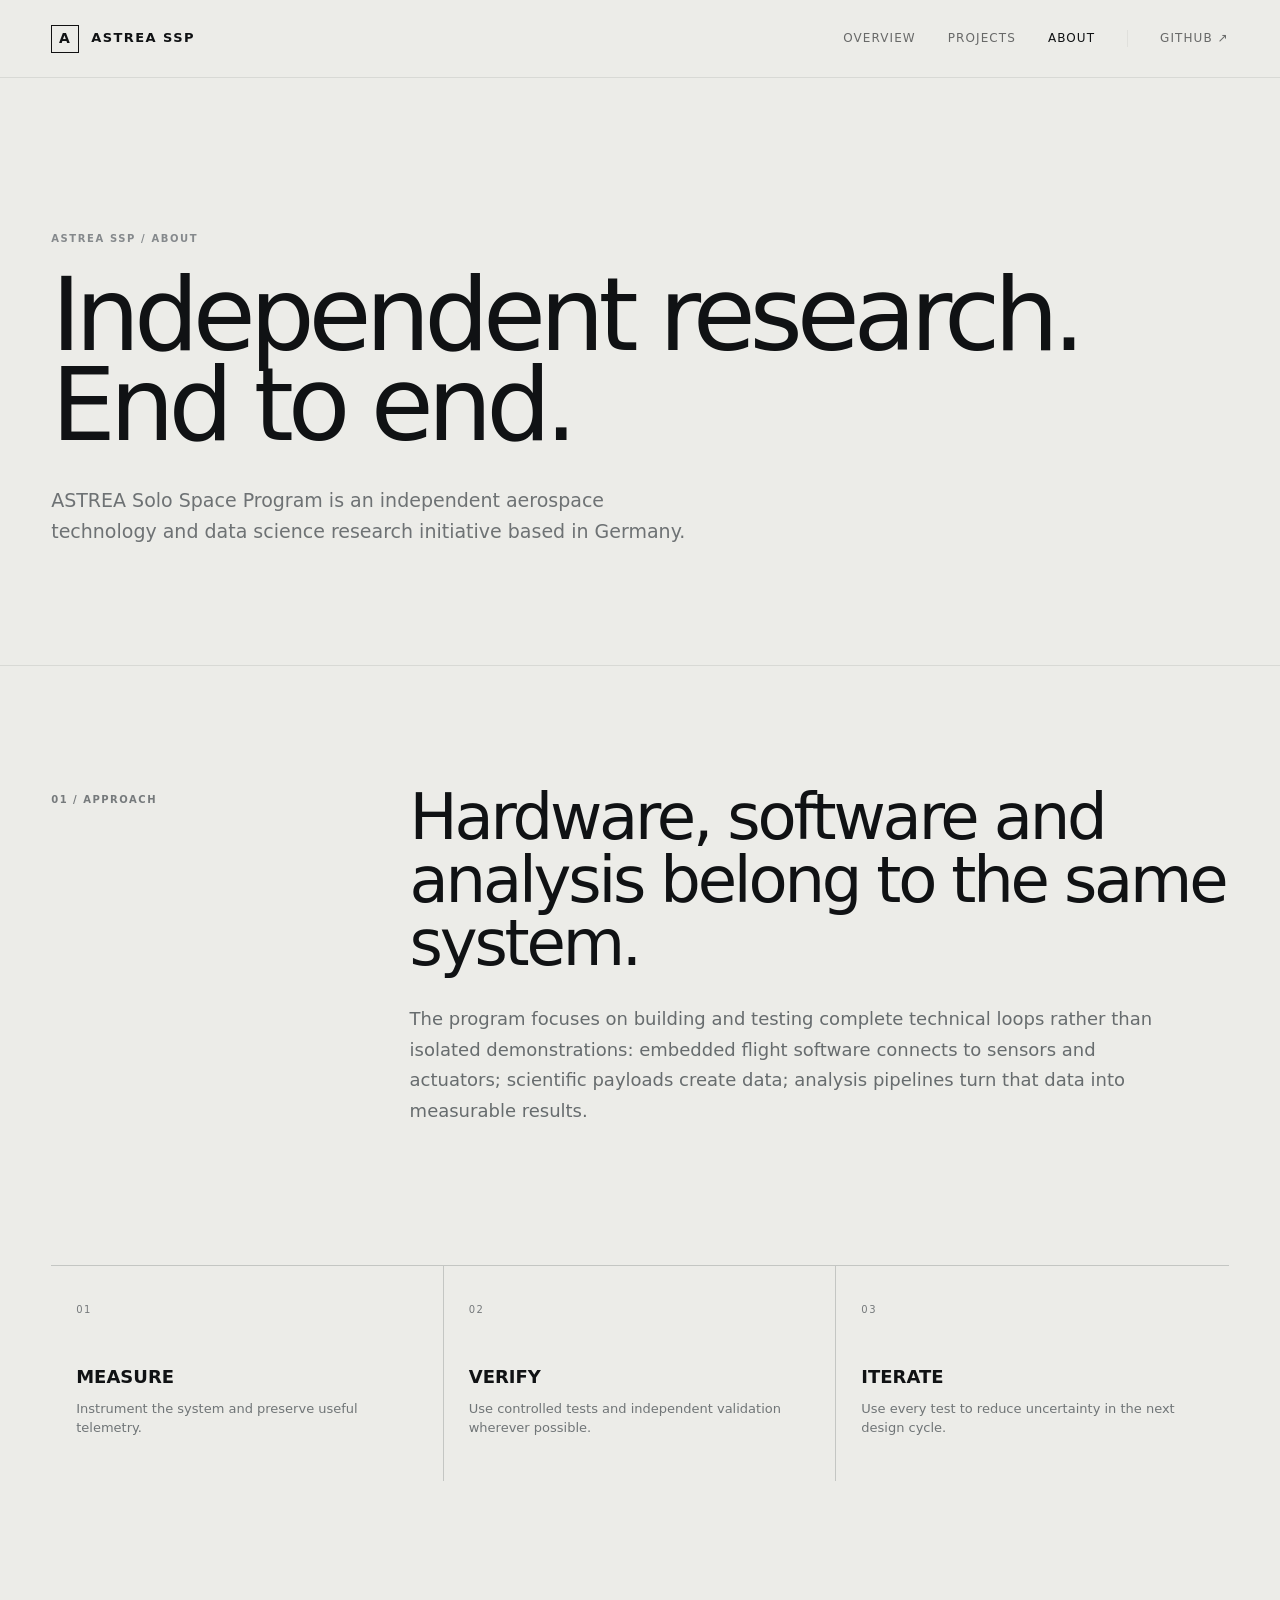
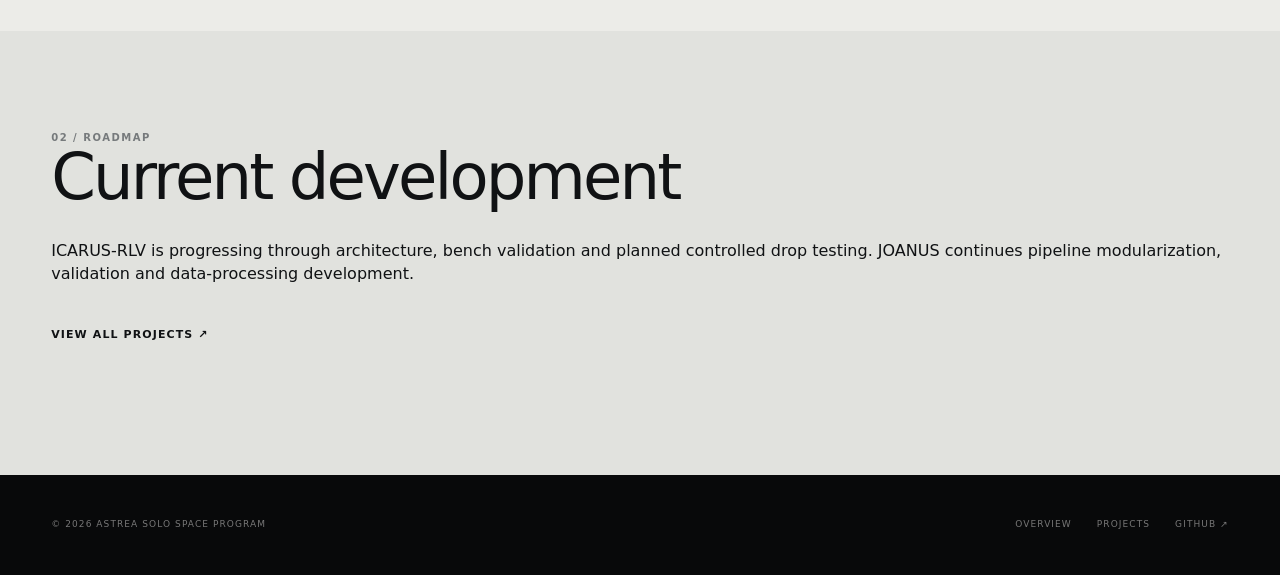
==== about.html @ 8ad6fd34 "overhaul test" ====
<!doctype html>
<html lang="en">
<head><meta charset="utf-8"><meta name="viewport" content="width=device-width,initial-scale=1"><meta name="description" content="About ASTREA Solo Space Program."><title>About — ASTREA SSP</title><link rel="stylesheet" href="assets/site.css"></head>
<body>
<header class="site-header"><a class="brand" href="index.html"><span class="brand-mark">A</span><span>ASTREA SSP</span></a><button class="nav-toggle" aria-label="Open navigation" aria-expanded="false">MENU</button><nav class="nav"><a href="index.html">Overview</a><a href="projects.html">Projects</a><a class="active" href="about.html">About</a><a class="nav-github" href="https://github.com/ASTREA-SSP" target="_blank" rel="noreferrer">GitHub ↗</a></nav></header>
<main>
<section class="page-hero about-hero"><p class="eyebrow">ASTREA SSP / ABOUT</p><h1>Independent research.<br>End to end.</h1><p>ASTREA Solo Space Program is an independent aerospace technology and data science research initiative based in Germany.</p></section>
<section class="detail-grid"><aside><span class="section-label">01 / APPROACH</span></aside><div><h2>Hardware, software and analysis belong to the same system.</h2><p>The program focuses on building and testing complete technical loops rather than isolated demonstrations: embedded flight software connects to sensors and actuators; scientific payloads create data; analysis pipelines turn that data into measurable results.</p></div></section>
<section class="principles"><article><span>01</span><h3>MEASURE</h3><p>Instrument the system and preserve useful telemetry.</p></article><article><span>02</span><h3>VERIFY</h3><p>Use controlled tests and independent validation wherever possible.</p></article><article><span>03</span><h3>ITERATE</h3><p>Use every test to reduce uncertainty in the next design cycle.</p></article></section>
<section class="roadmap about-roadmap"><div class="section-label">02 / ROADMAP</div><div><h2>Current development</h2><p>ICARUS-RLV is progressing through architecture, bench validation and planned controlled drop testing. JOANUS continues pipeline modularization, validation and data-processing development.</p><a class="arrow-link" href="projects.html">View all projects ↗</a></div></section>
</main>
<footer class="footer"><span>© 2026 ASTREA SOLO SPACE PROGRAM</span><div><a href="index.html">Overview</a><a href="projects.html">Projects</a><a href="https://github.com/ASTREA-SSP" target="_blank" rel="noreferrer">GitHub ↗</a></div></footer>
<script src="assets/site.js"></script></body></html>
---- assets/site.css ----
:root{
  --black:#08090a;--ink:#101214;--white:#f5f5f2;--paper:#ecece8;--muted:#85898c;
  --line:#d8d9d5;--dark-line:#292c2e;--accent:#c8ff00;
  --max:1440px;--pad:clamp(22px,4vw,64px);
  font-family:Inter,ui-sans-serif,system-ui,-apple-system,BlinkMacSystemFont,"Segoe UI",sans-serif;
  color:var(--ink);background:var(--paper);font-synthesis:none;
}
*{box-sizing:border-box}html{scroll-behavior:smooth}body{margin:0;background:var(--paper);line-height:1.45}
a{color:inherit;text-decoration:none}button{font:inherit}::selection{background:var(--accent);color:#000}
.site-header{height:78px;padding:0 var(--pad);display:flex;align-items:center;justify-content:space-between;border-bottom:1px solid var(--line);background:rgba(236,236,232,.94);backdrop-filter:blur(12px);position:sticky;top:0;z-index:20}
.brand{display:flex;align-items:center;gap:12px;font-size:13px;font-weight:750;letter-spacing:.11em}.brand-mark{display:grid;place-items:center;width:28px;height:28px;border:1px solid #111;font-size:14px}
.nav{display:flex;align-items:center;gap:32px;font-size:12px;text-transform:uppercase;letter-spacing:.09em}.nav a{opacity:.6}.nav a:hover,.nav .active{opacity:1}.nav-github{padding-left:32px;border-left:1px solid var(--line)}
.nav-toggle{display:none;background:none;border:0;font-size:11px;letter-spacing:.12em}
.hero{min-height:calc(100vh - 78px);background:var(--black);color:var(--white);position:relative;overflow:hidden;padding:clamp(80px,12vw,180px) var(--pad) 50px;display:flex;align-items:flex-end}
.hero-grid{position:absolute;inset:0;background-image:linear-gradient(rgba(255,255,255,.045) 1px,transparent 1px),linear-gradient(90deg,rgba(255,255,255,.045) 1px,transparent 1px);background-size:80px 80px;mask-image:linear-gradient(to right,black 0%,transparent 72%)}
.hero-copy{position:relative;z-index:2;max-width:820px}.eyebrow{font-size:10px;letter-spacing:.16em;text-transform:uppercase;font-weight:700;color:var(--muted);margin:0 0 24px}.hero .eyebrow{color:#999}
h1,h2,h3,p{margin-top:0}.hero h1{font-size:clamp(52px,7.2vw,116px);line-height:.92;letter-spacing:-.055em;font-weight:500;margin:0 0 34px}.hero-lead{font-size:clamp(16px,1.5vw,21px);line-height:1.55;color:#b6b9ba;max-width:650px}
.hero-actions{display:flex;align-items:center;gap:28px;margin-top:42px}.button{display:inline-flex;gap:38px;justify-content:space-between;align-items:center;padding:15px 18px;min-width:190px;font-size:11px;text-transform:uppercase;letter-spacing:.1em;font-weight:750}.button-light{background:var(--white);color:#08090a}.button-dark{background:#101214;color:var(--white)}.text-link,.arrow-link{font-size:11px;text-transform:uppercase;letter-spacing:.1em;font-weight:700}.text-link{color:#bbb}.arrow-link{display:inline-flex;gap:25px;margin-top:26px}.hero-meta{position:absolute;bottom:32px;left:var(--pad);right:var(--pad);display:flex;justify-content:space-between;font-size:9px;letter-spacing:.14em;color:#6d7173;z-index:3}
.hero-graphic{position:absolute;width:min(55vw,760px);height:min(55vw,760px);right:-5vw;top:50%;transform:translateY(-42%);opacity:.75}.orbit{position:absolute;border:1px solid #303437;border-radius:50%;inset:8% 4% 8% 10%;transform:rotate(-22deg)}.orbit-b{inset:1% 17% 1% 17%;transform:rotate(58deg)}.vehicle-silhouette{position:absolute;width:72px;height:390px;left:49%;top:28%;transform:rotate(25deg);border:1px solid #555b5d;border-radius:45% 45% 15% 15%/12% 12% 8% 8%;box-shadow:0 0 0 18px rgba(255,255,255,.018)}.callout{position:absolute;font-size:9px;letter-spacing:.15em;color:#7e8385}.c1{top:29%;right:17%}.c2{bottom:30%;left:11%}.c3{top:57%;right:5%}
.section{max-width:var(--max);margin:auto;padding:clamp(90px,12vw,180px) var(--pad);display:grid;grid-template-columns:25% 1fr;gap:5vw}.section-label{font-size:10px;letter-spacing:.15em;font-weight:700;color:#767a7c}.intro-copy{max-width:820px}.intro h2,.roadmap h2{font-size:clamp(42px,5vw,76px);line-height:1;letter-spacing:-.045em;font-weight:500;margin-bottom:30px}.intro p{font-size:20px;color:#686d6f;max-width:700px;line-height:1.6}
.project-feature{display:grid;grid-template-columns:1.15fr .85fr;min-height:720px}.project-feature.dark{background:var(--black);color:var(--white)}.project-info{padding:clamp(55px,8vw,120px) var(--pad);display:flex;flex-direction:column;justify-content:center}.project-info h2{font-size:clamp(48px,6vw,92px);letter-spacing:-.06em;font-weight:500;line-height:.9;margin-bottom:28px}.project-info>p:not(.eyebrow){max-width:540px;color:#9da1a3;font-size:17px;line-height:1.65}.dark .eyebrow{color:#8e9294}.spec-list{margin:50px 0 0;border-top:1px solid var(--dark-line);max-width:580px}.spec-list div{display:grid;grid-template-columns:32% 1fr;border-bottom:1px solid var(--dark-line);padding:14px 0;font-size:11px}.spec-list dt{color:#777c7f;letter-spacing:.12em}.spec-list dd{margin:0}.project-image{min-height:500px;position:relative;overflow:hidden}.ic{background:radial-gradient(circle at 50% 45%,#31383c 0,#121516 42%,#070809 70%)}.technical-lines{position:absolute;inset:14%;border:1px solid #42494c;transform:perspective(700px) rotateX(58deg) rotateZ(-18deg);background:linear-gradient(90deg,transparent 49.7%,#3a4042 50%,transparent 50.3%),linear-gradient(transparent 49.7%,#3a4042 50%,transparent 50.3%);background-size:90px 90px}.image-caption{position:absolute;left:var(--pad);bottom:30px;font-size:9px;letter-spacing:.14em;color:#8d9294}
.project-feature.jo{background:#e2e3df}.jo .project-info{order:1}.jo-img{order:2;background:#111416}.star-field{position:absolute;inset:0;background-image:radial-gradient(#dfe4e5 1px,transparent 1px);background-size:47px 47px;opacity:.18}.light-curve{position:absolute;width:80%;height:40%;left:10%;top:30%;border-top:1px solid #d8dde0;transform:skewY(-7deg);box-shadow:0 65px 0 -64px #d8dde0,0 130px 0 -129px #d8dde0}.jo .project-info>p:not(.eyebrow){color:#666b6d}.jo .spec-list{border-color:#c8cac7}.jo .spec-list div{border-color:#c8cac7}
.roadmap{padding-bottom:130px}.roadmap-main{max-width:1050px}.timeline{display:grid;grid-template-columns:repeat(4,1fr);border-top:1px solid #bfc1be;margin-top:70px}.timeline article{padding:24px 20px 0 0;border-right:1px solid #c7c9c6;min-height:210px}.timeline article+article{padding-left:20px}.timeline span,.pipeline b,.payloads span,.principles span{font-size:10px;letter-spacing:.15em;color:#767a7c}.timeline h3{font-size:18px;font-weight:600;margin:40px 0 12px}.timeline p{font-size:13px;color:#74787a}.timeline .current{border-top:2px solid #111;margin-top:-1px}
.statement{background:var(--accent);min-height:540px;padding:100px var(--pad);display:flex;flex-direction:column;align-items:center;justify-content:center;text-align:center}.statement .eyebrow{color:#262900}.statement h2{font-size:clamp(52px,8vw,120px);line-height:.9;letter-spacing:-.06em;font-weight:500;margin-bottom:50px}
.footer{min-height:100px;padding:30px var(--pad);background:#08090a;color:#777;display:flex;justify-content:space-between;align-items:center;font-size:9px;letter-spacing:.12em;text-transform:uppercase}.footer div{display:flex;gap:25px}.footer a:hover{color:#fff}
.page-hero{padding:clamp(90px,12vw,170px) var(--pad) 100px;max-width:var(--max);margin:auto;border-bottom:1px solid var(--line)}.page-hero h1{font-size:clamp(62px,8vw,125px);line-height:.88;letter-spacing:-.06em;font-weight:500;margin:0 0 35px}.page-hero>p:last-child{max-width:650px;font-size:19px;color:#6e7274;line-height:1.6}
.project-index{max-width:var(--max);margin:auto;padding:70px var(--pad) 160px}.index-card{display:grid;grid-template-columns:100px 1fr;gap:40px;padding:65px 0;border-bottom:1px solid #c7c9c6}.index-card:hover h2{text-decoration:underline;text-decoration-thickness:1px;text-underline-offset:8px}.index-no{font-size:11px;letter-spacing:.12em;color:#777}.index-card h2{font-size:clamp(48px,7vw,100px);font-weight:500;letter-spacing:-.06em;line-height:.9;margin:0 0 25px}.index-card p:not(.eyebrow){max-width:650px;color:#6f7375;font-size:17px}
.detail-hero{min-height:650px;padding:clamp(90px,11vw,160px) var(--pad) 70px;display:flex;justify-content:space-between;align-items:flex-end;color:#fff;position:relative;overflow:hidden}.detail-hero h1{font-size:clamp(70px,12vw,180px);line-height:.8;letter-spacing:-.075em;font-weight:500;margin:0 0 35px}.detail-hero p:not(.eyebrow){font-size:20px;color:#a8acae}.ic-detail{background:linear-gradient(130deg,#0a0b0c,#1b2022)}.jo-detail{background:linear-gradient(130deg,#0a0b0c,#17191b)}.status-box{border:1px solid #4a4e50;padding:18px 22px;min-width:210px}.status-box span{display:block;font-size:9px;color:#7c8183;letter-spacing:.14em;margin-bottom:8px}.status-box strong{font-size:11px;letter-spacing:.1em;font-weight:500}
.detail-grid{max-width:var(--max);margin:auto;padding:120px var(--pad);display:grid;grid-template-columns:25% 1fr;gap:5vw}.detail-grid h2{font-size:clamp(40px,5vw,74px);font-weight:500;letter-spacing:-.05em;line-height:.98;margin-bottom:30px}.detail-grid>div>p{font-size:18px;color:#676c6e;line-height:1.7;max-width:760px}.data-section{padding:100px var(--pad);background:#0a0b0c;color:#fff;display:grid;grid-template-columns:25% 1fr;gap:5vw}.data-columns{display:grid;grid-template-columns:repeat(3,1fr);gap:25px}.data-columns>div{border-top:1px solid #303437;padding-top:18px}.data-columns span{font-size:9px;letter-spacing:.14em;color:#7e8385}.data-columns h3{font-size:24px;font-weight:500;margin:42px 0 12px}.data-columns p{font-size:13px;color:#858a8c;line-height:1.6}.payloads{display:grid;grid-template-columns:repeat(3,1fr);gap:35px}.payloads article{border-top:1px solid #c3c5c2;padding-top:18px}.payloads h3{font-size:25px;font-weight:500;margin:38px 0 12px}.payloads p{font-size:14px;color:#707577}.pipeline{display:grid;grid-template-columns:1fr 1fr;gap:0 60px}.pipeline>div{border-top:1px solid #303437;padding:22px 0 35px}.pipeline h3{font-size:18px;font-weight:500;margin:35px 0 10px}.pipeline p{color:#858a8c;font-size:13px;max-width:420px}.data-copy{display:grid;grid-template-columns:repeat(3,1fr);gap:35px}.big-number{font-size:30px;letter-spacing:-.04em}.data-copy p{font-size:13px;margin-top:15px}.next-project{background:#d9dad6;border-top:1px solid #c1c3c0}.next-project a{display:flex;justify-content:space-between;align-items:center;padding:50px var(--pad);font-size:10px;letter-spacing:.15em}.next-project strong{font-size:clamp(25px,4vw,50px);font-weight:500;letter-spacing:-.04em}
.principles{display:grid;grid-template-columns:repeat(3,1fr);max-width:var(--max);margin:auto;padding:0 var(--pad) 150px}.principles article{padding:30px 25px;border-top:1px solid #c4c6c3;border-right:1px solid #c4c6c3}.principles article:last-child{border-right:0}.principles h3{font-size:18px;font-weight:600;margin:45px 0 10px}.principles p{font-size:13px;color:#707577}.about-roadmap{padding-top:100px;background:#e1e2de;max-width:none;padding-left:var(--pad);padding-right:var(--pad)}

.reveal{opacity:0;transform:translateY(18px);transition:opacity .7s ease,transform .7s ease}.reveal.is-visible{opacity:1;transform:none}
@media(max-width:800px){
 .site-header{height:68px}.nav-toggle{display:block}.nav{display:none;position:absolute;top:68px;left:0;right:0;background:var(--paper);border-bottom:1px solid var(--line);padding:22px var(--pad);flex-direction:column;align-items:flex-start;gap:20px}.nav.open{display:flex}.nav-github{padding:0;border:0}
 .hero{min-height:calc(100svh - 68px);padding-top:100px}.hero-graphic{width:90vw;height:90vw;right:-35vw;top:36%;opacity:.45}.hero-meta{display:none}.hero-actions{align-items:flex-start;flex-direction:column;gap:22px}
 .section,.detail-grid,.data-section{grid-template-columns:1fr;gap:35px}.project-feature{grid-template-columns:1fr;min-height:0}.project-image{min-height:55vw;order:0!important}.project-info{order:1!important}.timeline{grid-template-columns:1fr}.timeline article{border-right:0;border-bottom:1px solid #c7c9c6;min-height:0;padding:24px 0 35px!important}.timeline h3{margin-top:25px}.data-columns,.payloads,.data-copy,.principles{grid-template-columns:1fr}.principles{padding-bottom:90px}.principles article{border-right:0}.footer{flex-direction:column;align-items:flex-start;gap:20px}.footer div{flex-wrap:wrap}.page-hero{padding-bottom:70px}.index-card{grid-template-columns:45px 1fr;gap:10px}.detail-hero{min-height:500px;display:block}.status-box{margin-top:70px}.pipeline{grid-template-columns:1fr;gap:0}.statement{min-height:400px}
}
@media(prefers-reduced-motion:reduce){html{scroll-behavior:auto}.reveal{transition:none}.hero-graphic{display:none}}
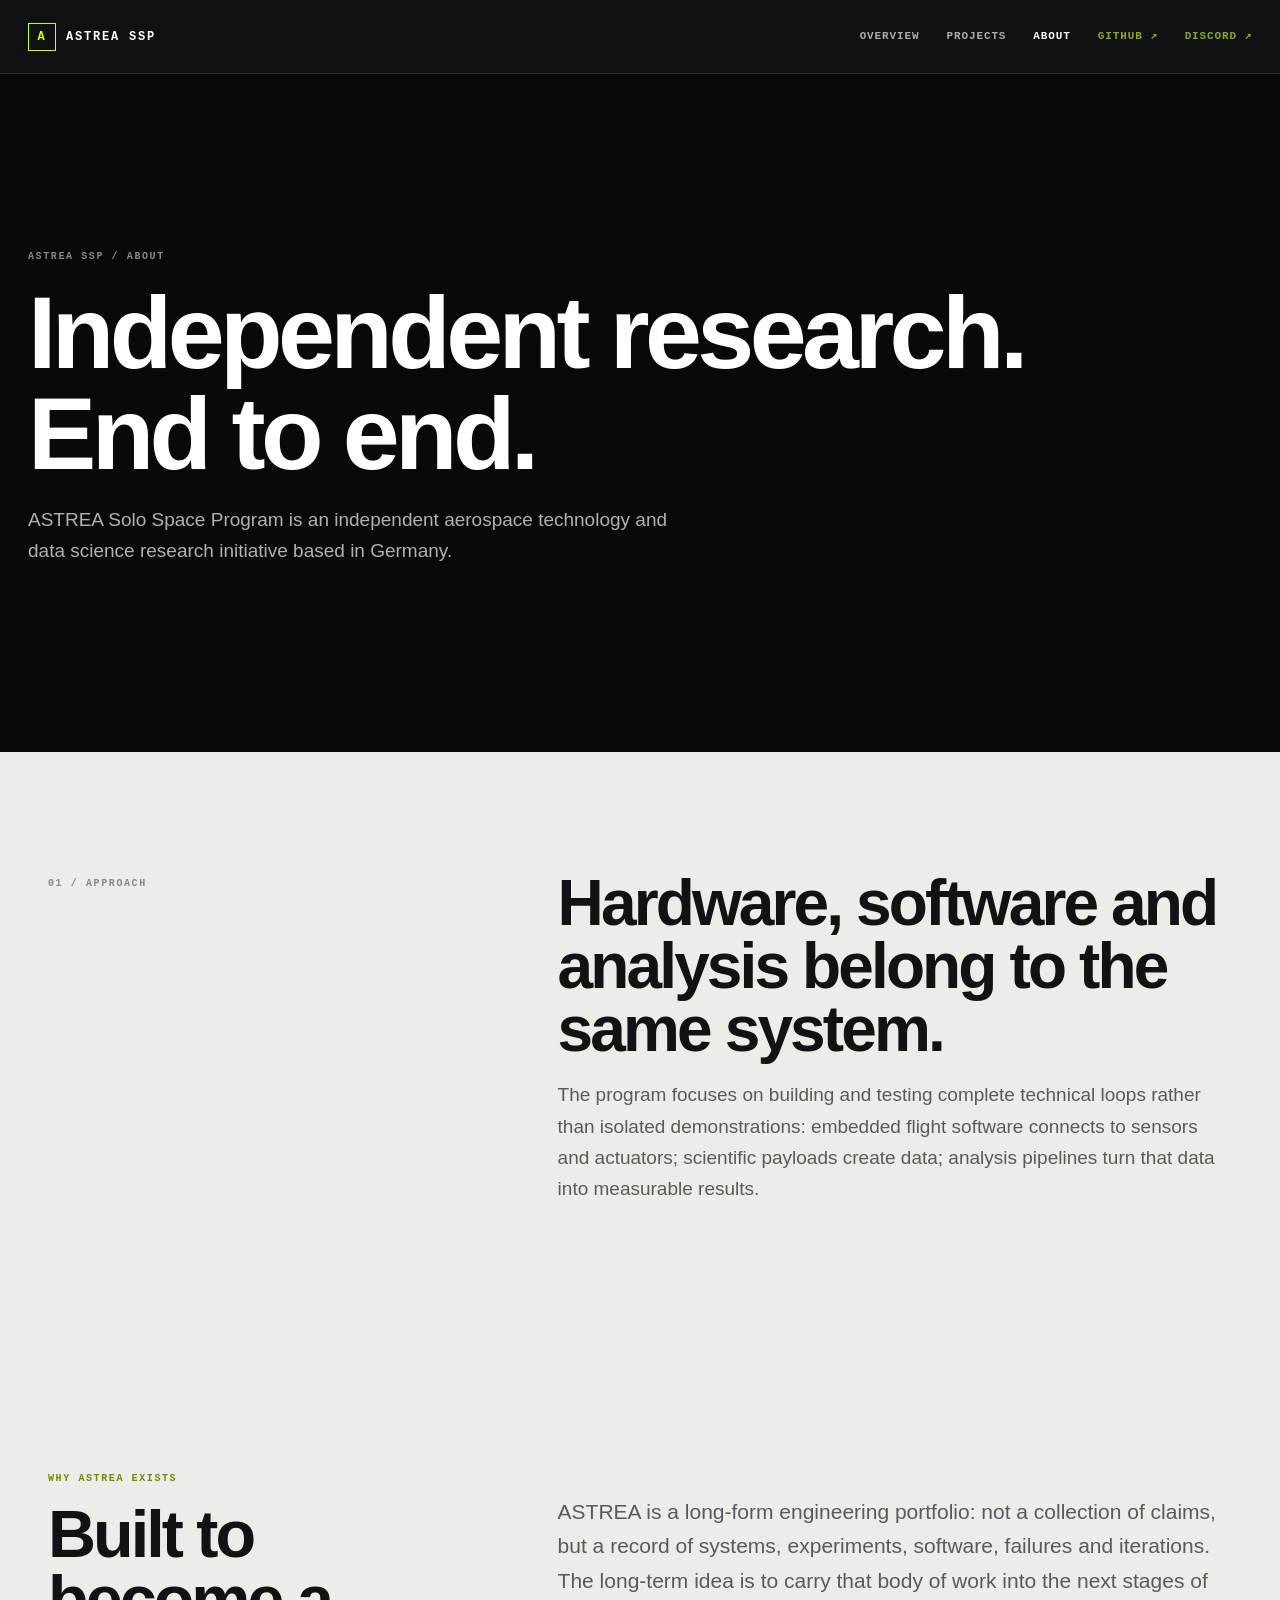
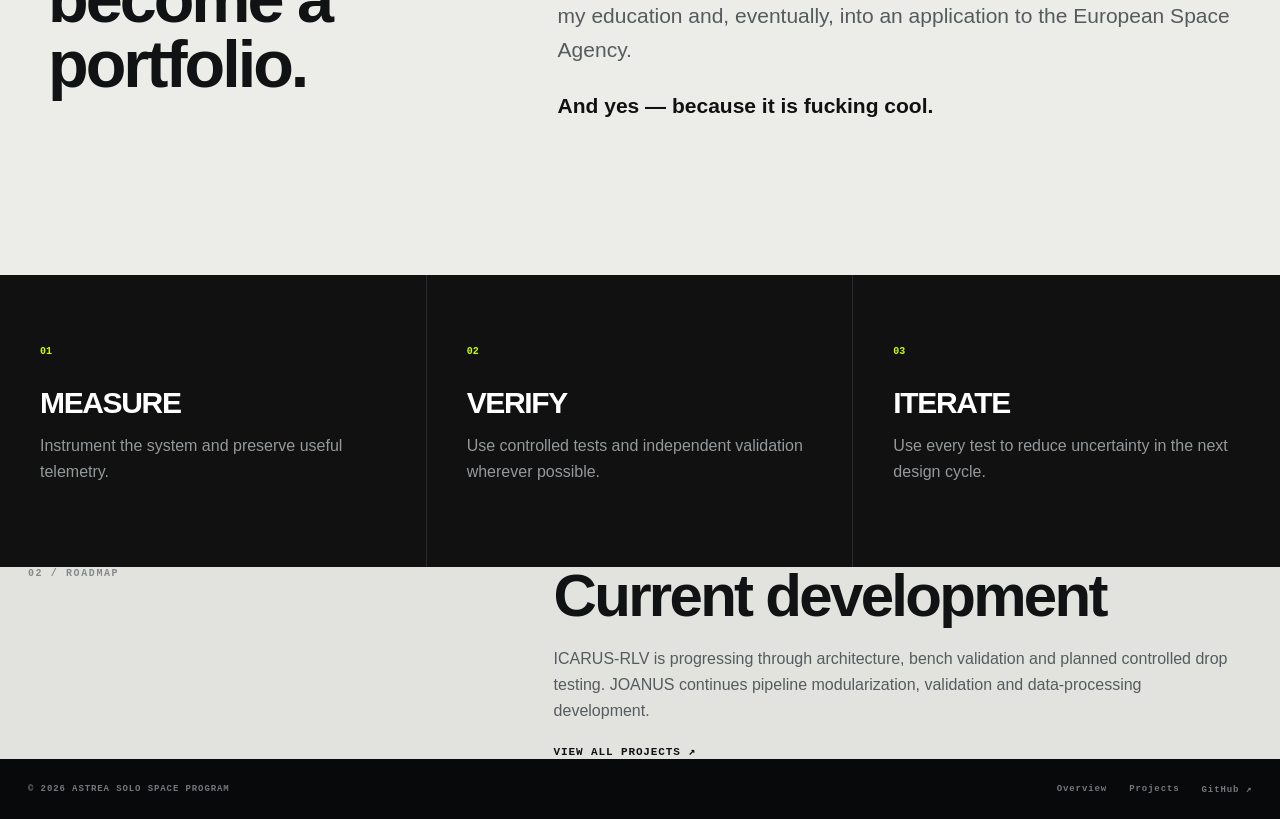
==== commit 9cb08d22: "update to overhaul" ====
--- a/about.html
+++ b/about.html
@@ -2,11 +2,11 @@
 <html lang="en">
 <head><meta charset="utf-8"><meta name="viewport" content="width=device-width,initial-scale=1"><meta name="description" content="About ASTREA Solo Space Program."><title>About — ASTREA SSP</title><link rel="stylesheet" href="assets/site.css"></head>
 <body>
-<header class="site-header"><a class="brand" href="index.html"><span class="brand-mark">A</span><span>ASTREA SSP</span></a><button class="nav-toggle" aria-label="Open navigation" aria-expanded="false">MENU</button><nav class="nav"><a href="index.html">Overview</a><a href="projects.html">Projects</a><a class="active" href="about.html">About</a><a class="nav-github" href="https://github.com/ASTREA-SSP" target="_blank" rel="noreferrer">GitHub ↗</a></nav></header>
+<header class="site-header"><a class="brand" href="index.html"><span class="brand-mark">A</span><span>ASTREA SSP</span></a><button class="nav-toggle" aria-label="Open navigation" aria-expanded="false">MENU</button><nav class="nav"><a href="index.html">Overview</a><a href="projects.html">Projects</a><a class="active" href="about.html">About</a><a class="nav-github" href="https://github.com/ASTREA-SSP" target="_blank" rel="noreferrer">GitHub ↗</a><a class="nav-github" href="https://discord.gg/NRd868Dkj2" target="_blank" rel="noreferrer">Discord ↗</a></nav></header>
 <main>
 <section class="page-hero about-hero"><p class="eyebrow">ASTREA SSP / ABOUT</p><h1>Independent research.<br>End to end.</h1><p>ASTREA Solo Space Program is an independent aerospace technology and data science research initiative based in Germany.</p></section>
 <section class="detail-grid"><aside><span class="section-label">01 / APPROACH</span></aside><div><h2>Hardware, software and analysis belong to the same system.</h2><p>The program focuses on building and testing complete technical loops rather than isolated demonstrations: embedded flight software connects to sensors and actuators; scientific payloads create data; analysis pipelines turn that data into measurable results.</p></div></section>
-<section class="principles"><article><span>01</span><h3>MEASURE</h3><p>Instrument the system and preserve useful telemetry.</p></article><article><span>02</span><h3>VERIFY</h3><p>Use controlled tests and independent validation wherever possible.</p></article><article><span>03</span><h3>ITERATE</h3><p>Use every test to reduce uncertainty in the next design cycle.</p></article></section>
+<section class="mission-reason reveal"><div><div class="reason-kicker">WHY ASTREA EXISTS</div><h2>Built to become a portfolio.</h2></div><div class="reason-copy"><p>ASTREA is a long-form engineering portfolio: not a collection of claims, but a record of systems, experiments, software, failures and iterations. The long-term idea is to carry that body of work into the next stages of my education and, eventually, into an application to the European Space Agency.</p><p><em>And yes — because it is fucking cool.</em></p></div></section><section class="principles"><article><span>01</span><h3>MEASURE</h3><p>Instrument the system and preserve useful telemetry.</p></article><article><span>02</span><h3>VERIFY</h3><p>Use controlled tests and independent validation wherever possible.</p></article><article><span>03</span><h3>ITERATE</h3><p>Use every test to reduce uncertainty in the next design cycle.</p></article></section>
 <section class="roadmap about-roadmap"><div class="section-label">02 / ROADMAP</div><div><h2>Current development</h2><p>ICARUS-RLV is progressing through architecture, bench validation and planned controlled drop testing. JOANUS continues pipeline modularization, validation and data-processing development.</p><a class="arrow-link" href="projects.html">View all projects ↗</a></div></section>
 </main>
 <footer class="footer"><span>© 2026 ASTREA SOLO SPACE PROGRAM</span><div><a href="index.html">Overview</a><a href="projects.html">Projects</a><a href="https://github.com/ASTREA-SSP" target="_blank" rel="noreferrer">GitHub ↗</a></div></footer>
--- a/assets/site.css
+++ b/assets/site.css
@@ -1,38 +1,5 @@
-:root{
-  --black:#08090a;--ink:#101214;--white:#f5f5f2;--paper:#ecece8;--muted:#85898c;
-  --line:#d8d9d5;--dark-line:#292c2e;--accent:#c8ff00;
-  --max:1440px;--pad:clamp(22px,4vw,64px);
-  font-family:Inter,ui-sans-serif,system-ui,-apple-system,BlinkMacSystemFont,"Segoe UI",sans-serif;
-  color:var(--ink);background:var(--paper);font-synthesis:none;
-}
-*{box-sizing:border-box}html{scroll-behavior:smooth}body{margin:0;background:var(--paper);line-height:1.45}
-a{color:inherit;text-decoration:none}button{font:inherit}::selection{background:var(--accent);color:#000}
-.site-header{height:78px;padding:0 var(--pad);display:flex;align-items:center;justify-content:space-between;border-bottom:1px solid var(--line);background:rgba(236,236,232,.94);backdrop-filter:blur(12px);position:sticky;top:0;z-index:20}
-.brand{display:flex;align-items:center;gap:12px;font-size:13px;font-weight:750;letter-spacing:.11em}.brand-mark{display:grid;place-items:center;width:28px;height:28px;border:1px solid #111;font-size:14px}
-.nav{display:flex;align-items:center;gap:32px;font-size:12px;text-transform:uppercase;letter-spacing:.09em}.nav a{opacity:.6}.nav a:hover,.nav .active{opacity:1}.nav-github{padding-left:32px;border-left:1px solid var(--line)}
-.nav-toggle{display:none;background:none;border:0;font-size:11px;letter-spacing:.12em}
-.hero{min-height:calc(100vh - 78px);background:var(--black);color:var(--white);position:relative;overflow:hidden;padding:clamp(80px,12vw,180px) var(--pad) 50px;display:flex;align-items:flex-end}
-.hero-grid{position:absolute;inset:0;background-image:linear-gradient(rgba(255,255,255,.045) 1px,transparent 1px),linear-gradient(90deg,rgba(255,255,255,.045) 1px,transparent 1px);background-size:80px 80px;mask-image:linear-gradient(to right,black 0%,transparent 72%)}
-.hero-copy{position:relative;z-index:2;max-width:820px}.eyebrow{font-size:10px;letter-spacing:.16em;text-transform:uppercase;font-weight:700;color:var(--muted);margin:0 0 24px}.hero .eyebrow{color:#999}
-h1,h2,h3,p{margin-top:0}.hero h1{font-size:clamp(52px,7.2vw,116px);line-height:.92;letter-spacing:-.055em;font-weight:500;margin:0 0 34px}.hero-lead{font-size:clamp(16px,1.5vw,21px);line-height:1.55;color:#b6b9ba;max-width:650px}
-.hero-actions{display:flex;align-items:center;gap:28px;margin-top:42px}.button{display:inline-flex;gap:38px;justify-content:space-between;align-items:center;padding:15px 18px;min-width:190px;font-size:11px;text-transform:uppercase;letter-spacing:.1em;font-weight:750}.button-light{background:var(--white);color:#08090a}.button-dark{background:#101214;color:var(--white)}.text-link,.arrow-link{font-size:11px;text-transform:uppercase;letter-spacing:.1em;font-weight:700}.text-link{color:#bbb}.arrow-link{display:inline-flex;gap:25px;margin-top:26px}.hero-meta{position:absolute;bottom:32px;left:var(--pad);right:var(--pad);display:flex;justify-content:space-between;font-size:9px;letter-spacing:.14em;color:#6d7173;z-index:3}
-.hero-graphic{position:absolute;width:min(55vw,760px);height:min(55vw,760px);right:-5vw;top:50%;transform:translateY(-42%);opacity:.75}.orbit{position:absolute;border:1px solid #303437;border-radius:50%;inset:8% 4% 8% 10%;transform:rotate(-22deg)}.orbit-b{inset:1% 17% 1% 17%;transform:rotate(58deg)}.vehicle-silhouette{position:absolute;width:72px;height:390px;left:49%;top:28%;transform:rotate(25deg);border:1px solid #555b5d;border-radius:45% 45% 15% 15%/12% 12% 8% 8%;box-shadow:0 0 0 18px rgba(255,255,255,.018)}.callout{position:absolute;font-size:9px;letter-spacing:.15em;color:#7e8385}.c1{top:29%;right:17%}.c2{bottom:30%;left:11%}.c3{top:57%;right:5%}
-.section{max-width:var(--max);margin:auto;padding:clamp(90px,12vw,180px) var(--pad);display:grid;grid-template-columns:25% 1fr;gap:5vw}.section-label{font-size:10px;letter-spacing:.15em;font-weight:700;color:#767a7c}.intro-copy{max-width:820px}.intro h2,.roadmap h2{font-size:clamp(42px,5vw,76px);line-height:1;letter-spacing:-.045em;font-weight:500;margin-bottom:30px}.intro p{font-size:20px;color:#686d6f;max-width:700px;line-height:1.6}
-.project-feature{display:grid;grid-template-columns:1.15fr .85fr;min-height:720px}.project-feature.dark{background:var(--black);color:var(--white)}.project-info{padding:clamp(55px,8vw,120px) var(--pad);display:flex;flex-direction:column;justify-content:center}.project-info h2{font-size:clamp(48px,6vw,92px);letter-spacing:-.06em;font-weight:500;line-height:.9;margin-bottom:28px}.project-info>p:not(.eyebrow){max-width:540px;color:#9da1a3;font-size:17px;line-height:1.65}.dark .eyebrow{color:#8e9294}.spec-list{margin:50px 0 0;border-top:1px solid var(--dark-line);max-width:580px}.spec-list div{display:grid;grid-template-columns:32% 1fr;border-bottom:1px solid var(--dark-line);padding:14px 0;font-size:11px}.spec-list dt{color:#777c7f;letter-spacing:.12em}.spec-list dd{margin:0}.project-image{min-height:500px;position:relative;overflow:hidden}.ic{background:radial-gradient(circle at 50% 45%,#31383c 0,#121516 42%,#070809 70%)}.technical-lines{position:absolute;inset:14%;border:1px solid #42494c;transform:perspective(700px) rotateX(58deg) rotateZ(-18deg);background:linear-gradient(90deg,transparent 49.7%,#3a4042 50%,transparent 50.3%),linear-gradient(transparent 49.7%,#3a4042 50%,transparent 50.3%);background-size:90px 90px}.image-caption{position:absolute;left:var(--pad);bottom:30px;font-size:9px;letter-spacing:.14em;color:#8d9294}
-.project-feature.jo{background:#e2e3df}.jo .project-info{order:1}.jo-img{order:2;background:#111416}.star-field{position:absolute;inset:0;background-image:radial-gradient(#dfe4e5 1px,transparent 1px);background-size:47px 47px;opacity:.18}.light-curve{position:absolute;width:80%;height:40%;left:10%;top:30%;border-top:1px solid #d8dde0;transform:skewY(-7deg);box-shadow:0 65px 0 -64px #d8dde0,0 130px 0 -129px #d8dde0}.jo .project-info>p:not(.eyebrow){color:#666b6d}.jo .spec-list{border-color:#c8cac7}.jo .spec-list div{border-color:#c8cac7}
-.roadmap{padding-bottom:130px}.roadmap-main{max-width:1050px}.timeline{display:grid;grid-template-columns:repeat(4,1fr);border-top:1px solid #bfc1be;margin-top:70px}.timeline article{padding:24px 20px 0 0;border-right:1px solid #c7c9c6;min-height:210px}.timeline article+article{padding-left:20px}.timeline span,.pipeline b,.payloads span,.principles span{font-size:10px;letter-spacing:.15em;color:#767a7c}.timeline h3{font-size:18px;font-weight:600;margin:40px 0 12px}.timeline p{font-size:13px;color:#74787a}.timeline .current{border-top:2px solid #111;margin-top:-1px}
-.statement{background:var(--accent);min-height:540px;padding:100px var(--pad);display:flex;flex-direction:column;align-items:center;justify-content:center;text-align:center}.statement .eyebrow{color:#262900}.statement h2{font-size:clamp(52px,8vw,120px);line-height:.9;letter-spacing:-.06em;font-weight:500;margin-bottom:50px}
-.footer{min-height:100px;padding:30px var(--pad);background:#08090a;color:#777;display:flex;justify-content:space-between;align-items:center;font-size:9px;letter-spacing:.12em;text-transform:uppercase}.footer div{display:flex;gap:25px}.footer a:hover{color:#fff}
-.page-hero{padding:clamp(90px,12vw,170px) var(--pad) 100px;max-width:var(--max);margin:auto;border-bottom:1px solid var(--line)}.page-hero h1{font-size:clamp(62px,8vw,125px);line-height:.88;letter-spacing:-.06em;font-weight:500;margin:0 0 35px}.page-hero>p:last-child{max-width:650px;font-size:19px;color:#6e7274;line-height:1.6}
-.project-index{max-width:var(--max);margin:auto;padding:70px var(--pad) 160px}.index-card{display:grid;grid-template-columns:100px 1fr;gap:40px;padding:65px 0;border-bottom:1px solid #c7c9c6}.index-card:hover h2{text-decoration:underline;text-decoration-thickness:1px;text-underline-offset:8px}.index-no{font-size:11px;letter-spacing:.12em;color:#777}.index-card h2{font-size:clamp(48px,7vw,100px);font-weight:500;letter-spacing:-.06em;line-height:.9;margin:0 0 25px}.index-card p:not(.eyebrow){max-width:650px;color:#6f7375;font-size:17px}
-.detail-hero{min-height:650px;padding:clamp(90px,11vw,160px) var(--pad) 70px;display:flex;justify-content:space-between;align-items:flex-end;color:#fff;position:relative;overflow:hidden}.detail-hero h1{font-size:clamp(70px,12vw,180px);line-height:.8;letter-spacing:-.075em;font-weight:500;margin:0 0 35px}.detail-hero p:not(.eyebrow){font-size:20px;color:#a8acae}.ic-detail{background:linear-gradient(130deg,#0a0b0c,#1b2022)}.jo-detail{background:linear-gradient(130deg,#0a0b0c,#17191b)}.status-box{border:1px solid #4a4e50;padding:18px 22px;min-width:210px}.status-box span{display:block;font-size:9px;color:#7c8183;letter-spacing:.14em;margin-bottom:8px}.status-box strong{font-size:11px;letter-spacing:.1em;font-weight:500}
-.detail-grid{max-width:var(--max);margin:auto;padding:120px var(--pad);display:grid;grid-template-columns:25% 1fr;gap:5vw}.detail-grid h2{font-size:clamp(40px,5vw,74px);font-weight:500;letter-spacing:-.05em;line-height:.98;margin-bottom:30px}.detail-grid>div>p{font-size:18px;color:#676c6e;line-height:1.7;max-width:760px}.data-section{padding:100px var(--pad);background:#0a0b0c;color:#fff;display:grid;grid-template-columns:25% 1fr;gap:5vw}.data-columns{display:grid;grid-template-columns:repeat(3,1fr);gap:25px}.data-columns>div{border-top:1px solid #303437;padding-top:18px}.data-columns span{font-size:9px;letter-spacing:.14em;color:#7e8385}.data-columns h3{font-size:24px;font-weight:500;margin:42px 0 12px}.data-columns p{font-size:13px;color:#858a8c;line-height:1.6}.payloads{display:grid;grid-template-columns:repeat(3,1fr);gap:35px}.payloads article{border-top:1px solid #c3c5c2;padding-top:18px}.payloads h3{font-size:25px;font-weight:500;margin:38px 0 12px}.payloads p{font-size:14px;color:#707577}.pipeline{display:grid;grid-template-columns:1fr 1fr;gap:0 60px}.pipeline>div{border-top:1px solid #303437;padding:22px 0 35px}.pipeline h3{font-size:18px;font-weight:500;margin:35px 0 10px}.pipeline p{color:#858a8c;font-size:13px;max-width:420px}.data-copy{display:grid;grid-template-columns:repeat(3,1fr);gap:35px}.big-number{font-size:30px;letter-spacing:-.04em}.data-copy p{font-size:13px;margin-top:15px}.next-project{background:#d9dad6;border-top:1px solid #c1c3c0}.next-project a{display:flex;justify-content:space-between;align-items:center;padding:50px var(--pad);font-size:10px;letter-spacing:.15em}.next-project strong{font-size:clamp(25px,4vw,50px);font-weight:500;letter-spacing:-.04em}
-.principles{display:grid;grid-template-columns:repeat(3,1fr);max-width:var(--max);margin:auto;padding:0 var(--pad) 150px}.principles article{padding:30px 25px;border-top:1px solid #c4c6c3;border-right:1px solid #c4c6c3}.principles article:last-child{border-right:0}.principles h3{font-size:18px;font-weight:600;margin:45px 0 10px}.principles p{font-size:13px;color:#707577}.about-roadmap{padding-top:100px;background:#e1e2de;max-width:none;padding-left:var(--pad);padding-right:var(--pad)}
-
-.reveal{opacity:0;transform:translateY(18px);transition:opacity .7s ease,transform .7s ease}.reveal.is-visible{opacity:1;transform:none}
-@media(max-width:800px){
- .site-header{height:68px}.nav-toggle{display:block}.nav{display:none;position:absolute;top:68px;left:0;right:0;background:var(--paper);border-bottom:1px solid var(--line);padding:22px var(--pad);flex-direction:column;align-items:flex-start;gap:20px}.nav.open{display:flex}.nav-github{padding:0;border:0}
- .hero{min-height:calc(100svh - 68px);padding-top:100px}.hero-graphic{width:90vw;height:90vw;right:-35vw;top:36%;opacity:.45}.hero-meta{display:none}.hero-actions{align-items:flex-start;flex-direction:column;gap:22px}
- .section,.detail-grid,.data-section{grid-template-columns:1fr;gap:35px}.project-feature{grid-template-columns:1fr;min-height:0}.project-image{min-height:55vw;order:0!important}.project-info{order:1!important}.timeline{grid-template-columns:1fr}.timeline article{border-right:0;border-bottom:1px solid #c7c9c6;min-height:0;padding:24px 0 35px!important}.timeline h3{margin-top:25px}.data-columns,.payloads,.data-copy,.principles{grid-template-columns:1fr}.principles{padding-bottom:90px}.principles article{border-right:0}.footer{flex-direction:column;align-items:flex-start;gap:20px}.footer div{flex-wrap:wrap}.page-hero{padding-bottom:70px}.index-card{grid-template-columns:45px 1fr;gap:10px}.detail-hero{min-height:500px;display:block}.status-box{margin-top:70px}.pipeline{grid-template-columns:1fr;gap:0}.statement{min-height:400px}
-}
-@media(prefers-reduced-motion:reduce){html{scroll-behavior:auto}.reveal{transition:none}.hero-graphic{display:none}}
+:root{--black:#08090a;--ink:#101214;--white:#f5f5f2;--paper:#ecece8;--muted:#85898c;--line:#d8d9d5;--dark-line:#292c2e;--accent:#c8ff00;--max:1240px}
+*{box-sizing:border-box}html{scroll-behavior:smooth}body{margin:0;background:var(--paper);color:var(--ink);font-family:Arial,Helvetica,sans-serif}a{color:inherit;text-decoration:none}p{line-height:1.65}.site-header{height:74px;padding:0 28px;display:flex;align-items:center;justify-content:space-between;background:rgba(8,9,10,.97);color:#fff;border-bottom:1px solid var(--dark-line);position:sticky;top:0;z-index:20}.brand{display:flex;align-items:center;gap:10px;font:700 12px/1 monospace;letter-spacing:.15em}.brand-mark{display:grid;place-items:center;width:28px;height:28px;border:1px solid var(--accent);color:var(--accent)}.nav{display:flex;align-items:center;gap:27px;font:600 11px/1 monospace;text-transform:uppercase;letter-spacing:.08em}.nav a{opacity:.65}.nav a:hover,.nav a.active{opacity:1}.nav-github{color:var(--accent)!important}.nav-toggle{display:none;background:none;color:#fff;border:0;font:700 11px monospace}.hero{position:relative;min-height:calc(100vh - 74px);background:var(--black);color:#fff;overflow:hidden;display:grid;grid-template-columns:1.05fr .95fr;padding:clamp(50px,8vw,110px) max(28px,calc((100vw - var(--max))/2));gap:50px;align-items:center}.hero-copy{position:relative;z-index:3;max-width:700px}.eyebrow,.section-label{font:700 10px/1.3 monospace;letter-spacing:.16em;text-transform:uppercase;color:var(--muted)}.hero .eyebrow{color:var(--accent)}h1,h2,h3{margin:0;line-height:.98;letter-spacing:-.045em}.hero h1{font-size:clamp(54px,7.2vw,108px);max-width:850px;margin:18px 0 28px}.hero-lead{max-width:610px;color:#aeb2b5;font-size:18px}.hero-actions{display:flex;align-items:center;gap:28px;margin-top:38px}.button{display:inline-flex;gap:18px;align-items:center;padding:14px 18px;border:1px solid currentColor;font:700 11px monospace;text-transform:uppercase;letter-spacing:.08em}.button-light{background:#fff;color:#08090a}.button-dark{background:#08090a;color:#fff}.text-link,.arrow-link{font:700 11px monospace;text-transform:uppercase;letter-spacing:.08em}.hero-meta{position:absolute;left:max(28px,calc((100vw - var(--max))/2));bottom:30px;right:max(28px,calc((100vw - var(--max))/2));display:flex;justify-content:space-between;color:#62676a;font:700 9px monospace;letter-spacing:.14em;z-index:3}.hero-graphic{height:min(70vh,700px);position:relative;display:grid;place-items:center;opacity:.9}.hero-grid{position:absolute;inset:0;background-image:linear-gradient(rgba(255,255,255,.035) 1px,transparent 1px),linear-gradient(90deg,rgba(255,255,255,.035) 1px,transparent 1px);background-size:50px 50px;mask-image:linear-gradient(to right,transparent,black 20%,black 80%,transparent)}.orbit{position:absolute;border:1px solid rgba(255,255,255,.13);border-radius:50%;width:78%;aspect-ratio:1;transform:rotate(-18deg)}.orbit-b{width:55%;transform:rotate(48deg);border-color:rgba(200,255,0,.18)}.vehicle-silhouette{width:170px;height:390px;background:linear-gradient(#41464a,#121516);clip-path:polygon(46% 0,54% 0,62% 13%,64% 71%,82% 92%,70% 100%,30% 100%,18% 92%,36% 71%,38% 13%);box-shadow:0 0 80px rgba(200,255,0,.08)}.callout{position:absolute;font:700 9px monospace;letter-spacing:.16em;color:#7b8083}.c1{top:29%;left:8%}.c2{right:5%;top:48%}.c3{left:14%;bottom:20%}.section{max-width:var(--max);margin:auto;padding:clamp(90px,12vw,170px) 28px}.intro{display:grid;grid-template-columns:.8fr 1.2fr;gap:60px}.intro h2,.roadmap h2,.mission-reason h2{font-size:clamp(42px,5.2vw,76px)}.intro-copy{max-width:720px}.intro-copy p{font-size:21px;color:#555b5e}.project-feature{display:grid;grid-template-columns:1fr 1fr;min-height:720px}.project-feature.dark{background:var(--black);color:#fff}.project-image{min-height:520px;position:relative;overflow:hidden}.project-image.ic{background:radial-gradient(circle at 58% 44%,rgba(200,255,0,.13),transparent 23%),linear-gradient(135deg,#181c1e,#08090a)}.technical-lines{position:absolute;inset:15%;border:1px solid rgba(200,255,0,.16);transform:rotate(-9deg)}.technical-lines:before,.technical-lines:after{content:"";position:absolute;border:1px solid rgba(255,255,255,.08)}.technical-lines:before{inset:12% 28%}.technical-lines:after{inset:25% 12%}.image-caption{position:absolute;left:26px;bottom:24px;font:700 9px monospace;letter-spacing:.13em;color:#707578}.project-info{padding:clamp(55px,7vw,100px);display:flex;flex-direction:column;justify-content:center}.project-info h2{font-size:clamp(48px,6vw,88px);margin:15px 0 20px}.project-info>p:not(.eyebrow){max-width:570px;color:#aeb2b5;font-size:18px}.spec-list{margin:40px 0;max-width:570px}.spec-list div{display:flex;justify-content:space-between;gap:30px;padding:13px 0;border-top:1px solid var(--dark-line);font:700 10px monospace}.spec-list dt{color:#707578}.spec-list dd{margin:0;text-align:right}.project-feature.jo{background:#fff}.project-feature.jo .project-info>p:not(.eyebrow){color:#555b5e}.project-feature.jo .spec-list div{border-color:var(--line)}.jo-img{background:#111;color:#fff}.star-field{position:absolute;inset:0;background-image:radial-gradient(#fff 0 1px,transparent 1px);background-size:67px 67px;opacity:.24}.light-curve{position:absolute;left:9%;right:9%;top:47%;height:2px;background:var(--accent);box-shadow:0 0 20px rgba(200,255,0,.3);transform:rotate(-5deg)}.roadmap{display:grid;grid-template-columns:.8fr 1.2fr;gap:60px}.roadmap-main{max-width:850px}.timeline{margin-top:55px}.timeline article{border-top:1px solid var(--line);padding:25px 0 28px;display:grid;grid-template-columns:100px 1fr;gap:20px}.timeline article span{font:700 10px monospace;color:#777}.timeline h3{font-size:25px;letter-spacing:-.025em}.timeline p{grid-column:2;margin:8px 0 0;color:#666}.timeline .current{border-color:#111}.timeline .current span{color:#7e9f00}.statement{padding:clamp(100px,15vw,200px) 28px;text-align:center;background:var(--accent)}.statement h2{font-size:clamp(60px,9vw,130px);margin:20px auto 40px}.footer{padding:25px 28px;background:var(--black);color:#73787b;display:flex;justify-content:space-between;font:700 9px monospace;letter-spacing:.1em}.footer div{display:flex;gap:22px}.page-hero{background:var(--black);color:#fff;padding:clamp(100px,13vw,180px) max(28px,calc((100vw - var(--max))/2));min-height:520px}.page-hero h1{font-size:clamp(58px,8vw,112px);margin:20px 0}.page-hero>p:last-child{max-width:650px;color:#aeb2b5;font-size:19px}.project-index{max-width:var(--max);margin:auto;padding:100px 28px}.index-card{display:grid;grid-template-columns:100px 1fr;padding:55px 0;border-top:1px solid var(--line)}.index-card:last-child{border-bottom:1px solid var(--line)}.index-no{font:700 10px monospace;color:#777}.index-card h2{font-size:clamp(45px,6vw,80px);margin:10px 0 15px}.index-card p:not(.eyebrow){max-width:650px;color:#5d6265}.detail-grid{max-width:var(--max);margin:auto;padding:120px 28px;display:grid;grid-template-columns:.8fr 1.2fr;gap:60px}.detail-grid h2{font-size:clamp(42px,5vw,70px)}.detail-grid p{font-size:19px;color:#555b5e;max-width:700px}.principles{display:grid;grid-template-columns:repeat(3,1fr);background:#111;color:#fff}.principles article{padding:65px 40px;border-right:1px solid var(--dark-line)}.principles article:last-child{border-right:0}.principles span{font:700 10px monospace;color:var(--accent)}.principles h3{font-size:30px;margin:30px 0 15px}.principles p{color:#94999c}.about-roadmap{background:#e2e3df;max-width:none;padding-left:max(28px,calc((100vw - var(--max))/2));padding-right:max(28px,calc((100vw - var(--max))/2))}.about-roadmap{display:grid;grid-template-columns:.8fr 1.2fr}.about-roadmap h2{font-size:60px;margin-bottom:20px}.about-roadmap p{max-width:680px;color:#555b5e}.mission-reason{max-width:var(--max);margin:auto;display:grid;grid-template-columns:.8fr 1.2fr;gap:60px;padding:130px 28px}.reason-kicker{color:#6f8d00;font:700 10px monospace;letter-spacing:.16em;text-transform:uppercase;margin-bottom:18px}.reason-copy{max-width:760px;color:#555b5e;font-size:21px}.reason-copy em{color:#111;font-style:normal;font-weight:700}.discord-strip{max-width:var(--max);margin:0 auto 100px;padding:30px 28px;border-top:1px solid var(--line);border-bottom:1px solid var(--line);display:flex;align-items:center;justify-content:space-between;gap:30px}.discord-strip h3{font-size:32px;margin:8px 0 0}.education-path{padding-top:0}.reveal{opacity:0;transform:translateY(18px);transition:opacity .65s ease,transform .65s ease}.reveal.is-visible{opacity:1;transform:none}
+@media(max-width:800px){.site-header{padding:0 18px}.nav-toggle{display:block}.nav{position:absolute;display:none;left:0;right:0;top:74px;background:#08090a;padding:25px 20px;flex-direction:column;align-items:flex-start;border-bottom:1px solid var(--dark-line)}.nav.is-open{display:flex}.hero{grid-template-columns:1fr;min-height:auto;padding-top:85px;padding-bottom:100px}.hero-graphic{height:420px;order:2}.hero-meta{bottom:20px;left:20px;right:20px}.intro,.roadmap,.detail-grid,.mission-reason,.about-roadmap{grid-template-columns:1fr}.project-feature{grid-template-columns:1fr}.project-feature .project-info{order:2}.project-image{min-height:400px}.principles{grid-template-columns:1fr}.principles article{border-right:0;border-bottom:1px solid var(--dark-line)}.footer{flex-direction:column;gap:18px}.index-card{grid-template-columns:55px 1fr}.discord-strip{align-items:flex-start;flex-direction:column}.statement{text-align:left}.hero h1{font-size:clamp(50px,14vw,78px)}}
+@media(prefers-reduced-motion:reduce){html{scroll-behavior:auto}.reveal{opacity:1;transform:none;transition:none}}
+.hero--dense{min-height:88vh}.hero-stage{position:absolute;right:4vw;bottom:8%;width:min(42vw,570px);height:min(62vh,620px);display:grid;place-items:center;overflow:hidden;border:1px solid rgba(255,255,255,.05);background:radial-gradient(circle at 58% 42%,rgba(200,255,0,.06),transparent 30%)}.hero-stage:before{content:"";position:absolute;width:78%;aspect-ratio:1;border:1px solid rgba(255,255,255,.08);border-radius:50%;transform:rotate(-17deg)}.hero-stage:after{content:"";position:absolute;width:110%;height:1px;background:rgba(255,255,255,.06);transform:rotate(-18deg)}.esp32-cutout{position:relative;width:min(75%,450px);aspect-ratio:1.38;transform:rotate(-7deg);filter:drop-shadow(0 30px 34px rgba(0,0,0,.65));z-index:2}.esp32-board{position:absolute;inset:8% 5%;background:radial-gradient(circle at 74% 28%,#d8d8d0 0 2.2%,transparent 2.6%),radial-gradient(circle at 70% 73%,#111 0 2%,transparent 2.5%),linear-gradient(90deg,transparent 0 12%,rgba(200,255,0,.8) 12.4% 13%,transparent 13.4% 24%,rgba(200,255,0,.38) 24.4% 25%,transparent 25.4%),linear-gradient(0deg,transparent 0 18%,rgba(200,255,0,.45) 18.4% 19%,transparent 19.4% 43%,rgba(200,255,0,.45) 43.4% 44%,transparent 44.4%),#163b2a;border-radius:12px;border:1px solid rgba(255,255,255,.22);box-shadow:inset 0 0 0 2px rgba(0,0,0,.28),inset 0 0 35px rgba(0,0,0,.35)}.esp32-board:before{content:"ESP32";position:absolute;left:23%;top:39%;font:700 clamp(16px,2.4vw,28px)/1 Arial,sans-serif;letter-spacing:.14em;color:rgba(255,255,255,.76)}.esp32-board:after{content:"ASTREA / FLIGHT COMPUTER";position:absolute;left:23%;top:52%;font:600 clamp(7px,1vw,11px)/1 monospace;letter-spacing:.18em;color:rgba(200,255,0,.72)}.esp32-module{position:absolute;left:29%;top:23%;width:25%;height:49%;border-radius:5px;background:linear-gradient(135deg,rgba(255,255,255,.16),transparent 24%),#22272a;border:1px solid rgba(255,255,255,.25);box-shadow:inset 0 0 18px rgba(0,0,0,.8)}.esp32-module:after{content:"";position:absolute;inset:9% 13%;background:repeating-linear-gradient(90deg,#a8aa9e 0 2px,transparent 2px 5px);opacity:.48}.esp32-pins{position:absolute;inset:5% 0;display:flex;justify-content:space-between}.esp32-pins span{width:4%;height:90%;background:repeating-linear-gradient(0deg,#b9b9ae 0 5px,transparent 5px 11px);opacity:.8}.esp32-label{position:absolute;bottom:9%;right:8%;font:600 9px/1 monospace;letter-spacing:.2em;color:rgba(255,255,255,.42)}.stage-caption{position:absolute;left:18px;right:18px;bottom:17px;display:flex;justify-content:space-between;gap:18px;z-index:3;color:#72777a;font:600 9px/1.4 monospace;letter-spacing:.12em}.stage-caption strong{color:var(--accent)}.mission-reason{max-width:var(--max);margin:auto;display:grid;grid-template-columns:.8fr 1.2fr;gap:60px;padding:130px 28px}.reason-kicker{color:#708d00;font:700 10px/1 monospace;letter-spacing:.16em;text-transform:uppercase;margin-bottom:18px}.reason-copy{max-width:760px;color:#555b5e;font-size:21px}.reason-copy em{color:#111;font-style:normal;font-weight:700}.discord-strip{max-width:var(--max);margin:0 auto 100px;padding:30px 28px;border-top:1px solid var(--line);border-bottom:1px solid var(--line);display:flex;align-items:center;justify-content:space-between;gap:30px}.discord-strip h3{font-size:32px;margin:8px 0 0}@media(max-width:900px){.hero-stage{position:relative;right:auto;bottom:auto;width:100%;height:420px;order:2}.hero{display:flex;flex-direction:column;align-items:stretch}.mission-reason{grid-template-columns:1fr}}@media(max-width:800px){.discord-strip{align-items:flex-start;flex-direction:column}}
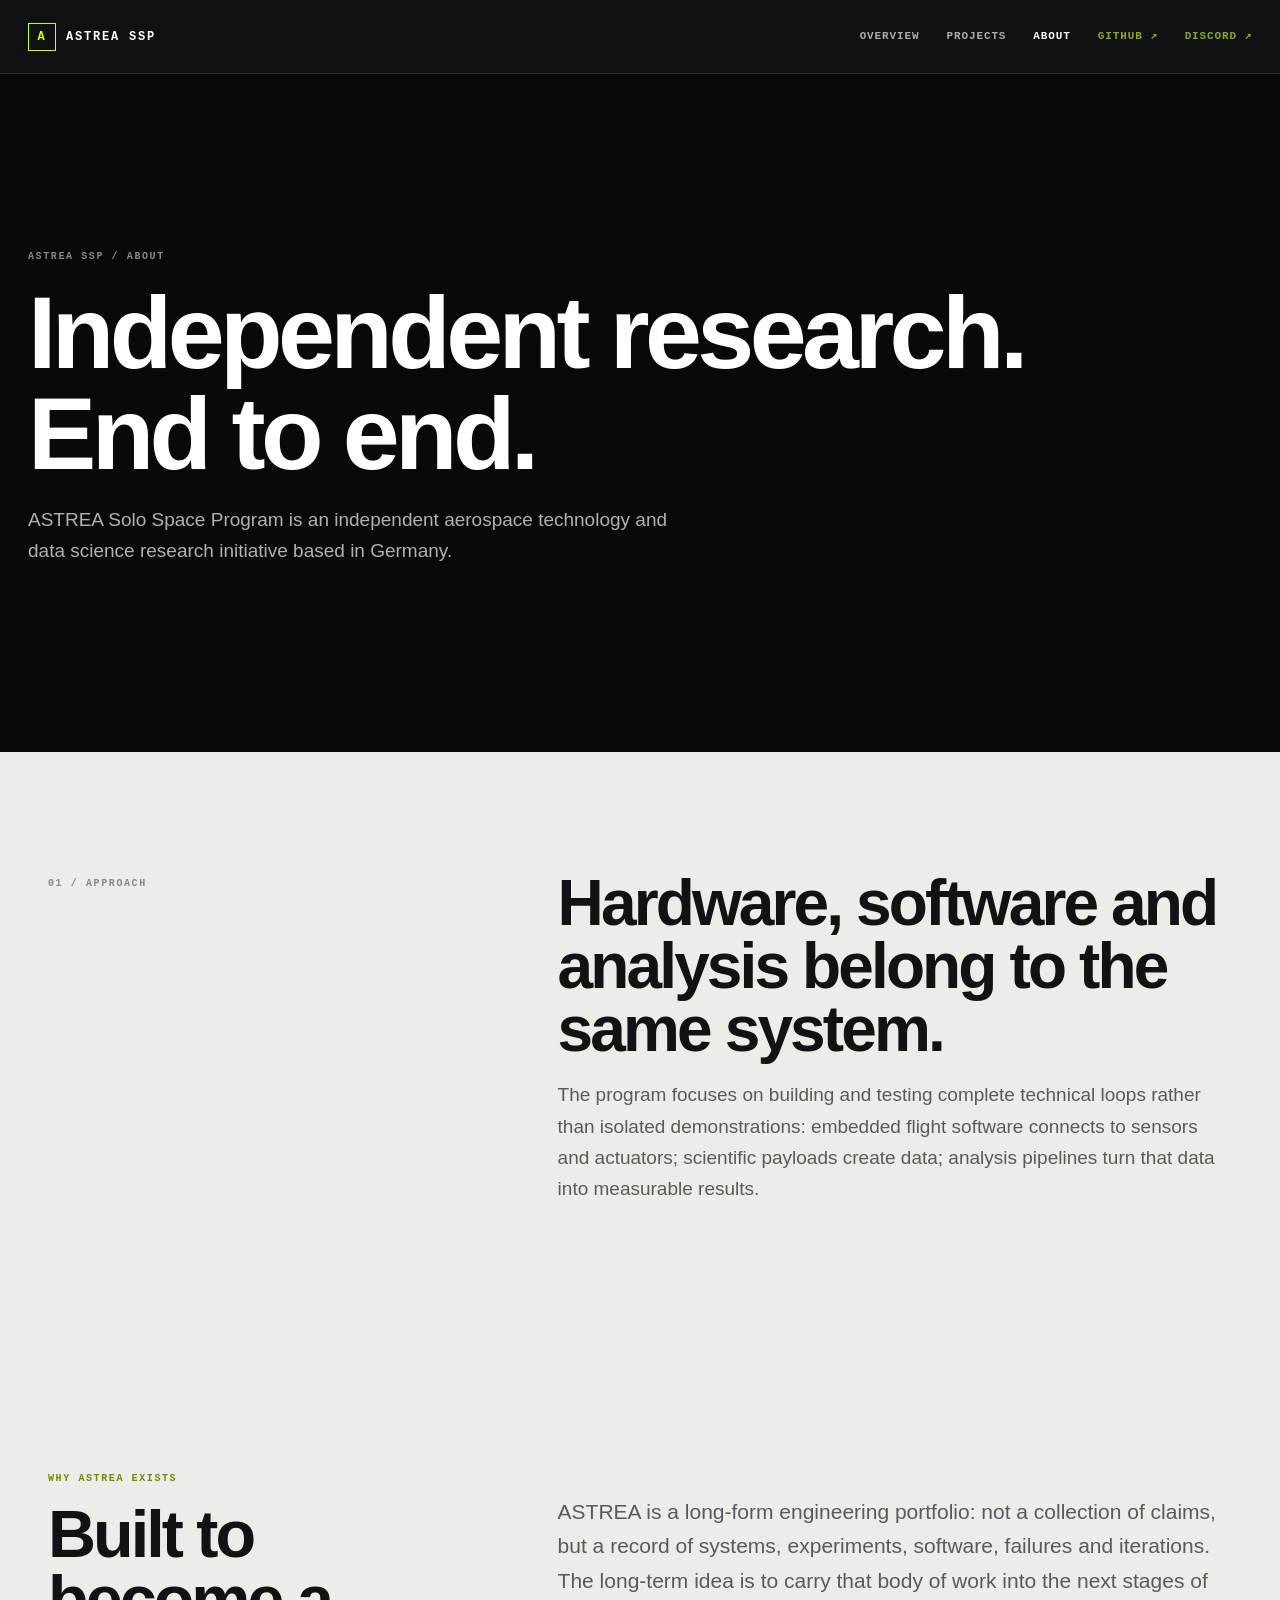
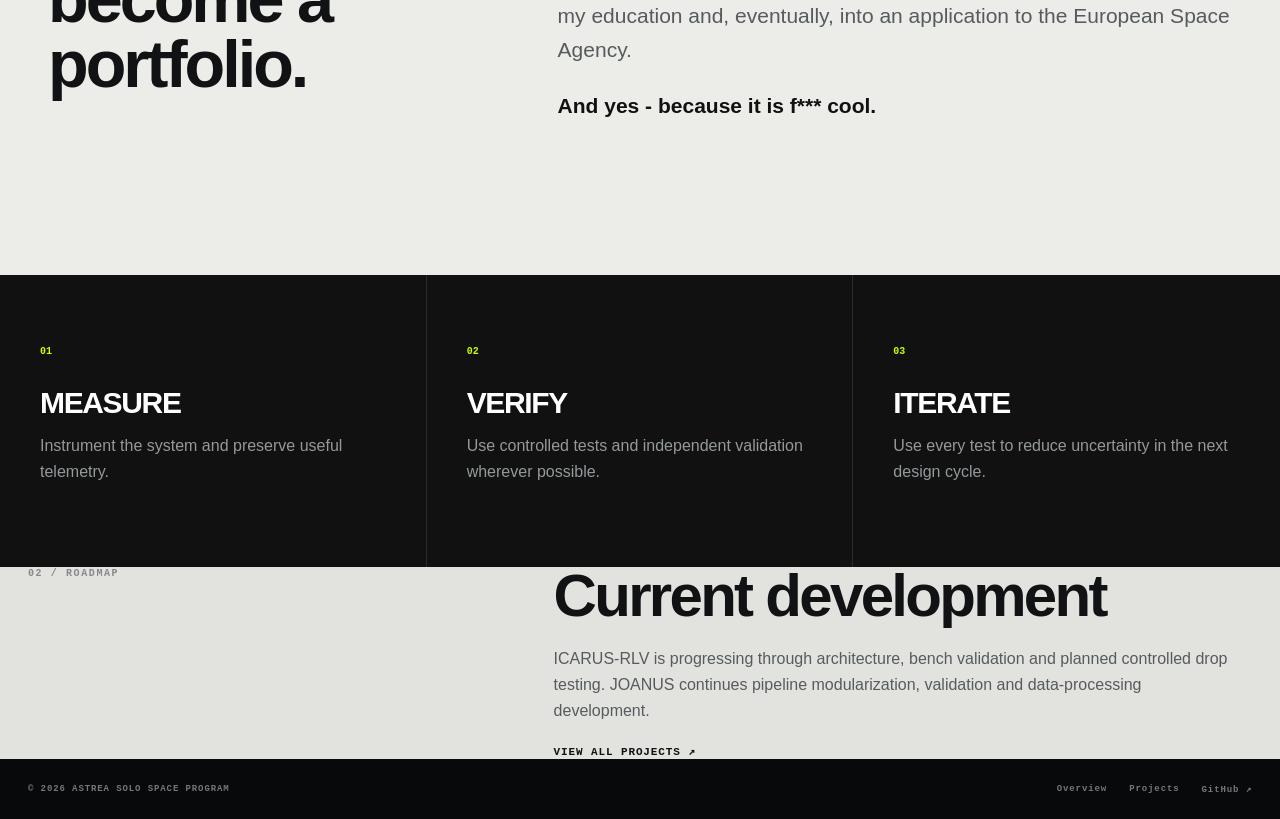
==== commit ddd4ed3b: "edit" ====
--- a/about.html
+++ b/about.html
@@ -1,13 +1,14 @@
 <!doctype html>
 <html lang="en">
-<head><meta charset="utf-8"><meta name="viewport" content="width=device-width,initial-scale=1"><meta name="description" content="About ASTREA Solo Space Program."><title>About — ASTREA SSP</title><link rel="stylesheet" href="assets/site.css"></head>
-<body>
-<header class="site-header"><a class="brand" href="index.html"><span class="brand-mark">A</span><span>ASTREA SSP</span></a><button class="nav-toggle" aria-label="Open navigation" aria-expanded="false">MENU</button><nav class="nav"><a href="index.html">Overview</a><a href="projects.html">Projects</a><a class="active" href="about.html">About</a><a class="nav-github" href="https://github.com/ASTREA-SSP" target="_blank" rel="noreferrer">GitHub ↗</a><a class="nav-github" href="https://discord.gg/NRd868Dkj2" target="_blank" rel="noreferrer">Discord ↗</a></nav></header>
+<head><meta charset="utf-8"><meta name="viewport" content="width=device-width,initial-scale=1"><meta name="description" content="About ASTREA Solo Space Program."><title>About - ASTREA SSP</title><link rel="stylesheet" href="assets/site.css">  <link rel="icon" type="image/png" href="favicon.png">
+</head>
+<body data-page="about">
+<header class="site-header"><a class="brand" href="index.html"><span class="brand-mark">A</span><span>ASTREA SSP</span></a><button class="nav-toggle" aria-label="Open navigation" aria-expanded="false" data-i18n="menu">MENU</button><nav class="nav"><a href="index.html" data-i18n="nav_overview">Overview</a><a href="projects.html" data-i18n="nav_projects">Projects</a><a class="active" href="about.html" data-i18n="nav_about">About</a><a class="nav-github" href="https://github.com/ASTREA-SSP" target="_blank" rel="noreferrer" data-i18n="nav_github">GitHub ↗</a><a class="nav-github" href="https://discord.gg/NRd868Dkj2" target="_blank" rel="noreferrer" data-i18n="nav_discord">Discord ↗</a></nav></header>
 <main>
-<section class="page-hero about-hero"><p class="eyebrow">ASTREA SSP / ABOUT</p><h1>Independent research.<br>End to end.</h1><p>ASTREA Solo Space Program is an independent aerospace technology and data science research initiative based in Germany.</p></section>
-<section class="detail-grid"><aside><span class="section-label">01 / APPROACH</span></aside><div><h2>Hardware, software and analysis belong to the same system.</h2><p>The program focuses on building and testing complete technical loops rather than isolated demonstrations: embedded flight software connects to sensors and actuators; scientific payloads create data; analysis pipelines turn that data into measurable results.</p></div></section>
-<section class="mission-reason reveal"><div><div class="reason-kicker">WHY ASTREA EXISTS</div><h2>Built to become a portfolio.</h2></div><div class="reason-copy"><p>ASTREA is a long-form engineering portfolio: not a collection of claims, but a record of systems, experiments, software, failures and iterations. The long-term idea is to carry that body of work into the next stages of my education and, eventually, into an application to the European Space Agency.</p><p><em>And yes — because it is fucking cool.</em></p></div></section><section class="principles"><article><span>01</span><h3>MEASURE</h3><p>Instrument the system and preserve useful telemetry.</p></article><article><span>02</span><h3>VERIFY</h3><p>Use controlled tests and independent validation wherever possible.</p></article><article><span>03</span><h3>ITERATE</h3><p>Use every test to reduce uncertainty in the next design cycle.</p></article></section>
-<section class="roadmap about-roadmap"><div class="section-label">02 / ROADMAP</div><div><h2>Current development</h2><p>ICARUS-RLV is progressing through architecture, bench validation and planned controlled drop testing. JOANUS continues pipeline modularization, validation and data-processing development.</p><a class="arrow-link" href="projects.html">View all projects ↗</a></div></section>
+<section class="page-hero about-hero"><p class="eyebrow" data-i18n="about_eyebrow">ASTREA SSP / ABOUT</p><h1 data-i18n="about_title">Independent research.<br>End to end.</h1><p data-i18n="about_lead">ASTREA Solo Space Program is an independent aerospace technology and data science research initiative based in Germany.</p></section>
+<section class="detail-grid"><aside><span class="section-label" data-i18n="approach">01 / APPROACH</span></aside><div><h2 data-i18n="approach_title">Hardware, software and analysis belong to the same system.</h2><p data-i18n="approach_copy">The program focuses on building and testing complete technical loops rather than isolated demonstrations: embedded flight software connects to sensors and actuators; scientific payloads create data; analysis pipelines turn that data into measurable results.</p></div></section>
+<section class="mission-reason reveal"><div><div class="reason-kicker" data-i18n="why">WHY ASTREA EXISTS</div><h2 data-i18n="portfolio_title">Built to become a portfolio.</h2></div><div class="reason-copy"><p data-i18n="portfolio_copy">ASTREA is a long-form engineering portfolio: not a collection of claims, but a record of systems, experiments, software, failures and iterations. The long-term idea is to carry that body of work into the next stages of my education and, eventually, into an application to the European Space Agency.</p><p><em data-i18n="cool2">And yes because it is f*** cool!</em></p></div></section><section class="principles"><article><span>01</span><h3 data-i18n="measure">MEASURE</h3><p data-i18n="measure_copy">Instrument the system and preserve useful telemetry.</p></article><article><span>02</span><h3 data-i18n="verify">VERIFY</h3><p data-i18n="verify_copy">Use controlled tests and independent validation wherever possible.</p></article><article><span>03</span><h3 data-i18n="iterate">ITERATE</h3><p data-i18n="iterate_copy">Use every test to reduce uncertainty in the next design cycle.</p></article></section>
+<section class="roadmap about-roadmap"><div class="section-label" data-i18n="current">02 / ROADMAP</div><div><h2 data-i18n="current_title">Current development</h2><p data-i18n="current_copy">ICARUS-RLV is progressing through architecture, bench validation and planned controlled drop testing. JOANUS continues pipeline modularization, validation and data-processing development.</p><a class="arrow-link" href="projects.html" data-i18n="view_all">View all projects ↗</a></div></section>
 </main>
-<footer class="footer"><span>© 2026 ASTREA SOLO SPACE PROGRAM</span><div><a href="index.html">Overview</a><a href="projects.html">Projects</a><a href="https://github.com/ASTREA-SSP" target="_blank" rel="noreferrer">GitHub ↗</a></div></footer>
+<footer class="footer"><span>© 2026 ASTREA SOLO SPACE PROGRAM</span><div><a href="index.html" data-i18n="nav_overview">Overview</a><a href="projects.html" data-i18n="nav_projects">Projects</a><a href="https://github.com/ASTREA-SSP" target="_blank" rel="noreferrer">GitHub ↗</a></div></footer>
 <script src="assets/site.js"></script></body></html>
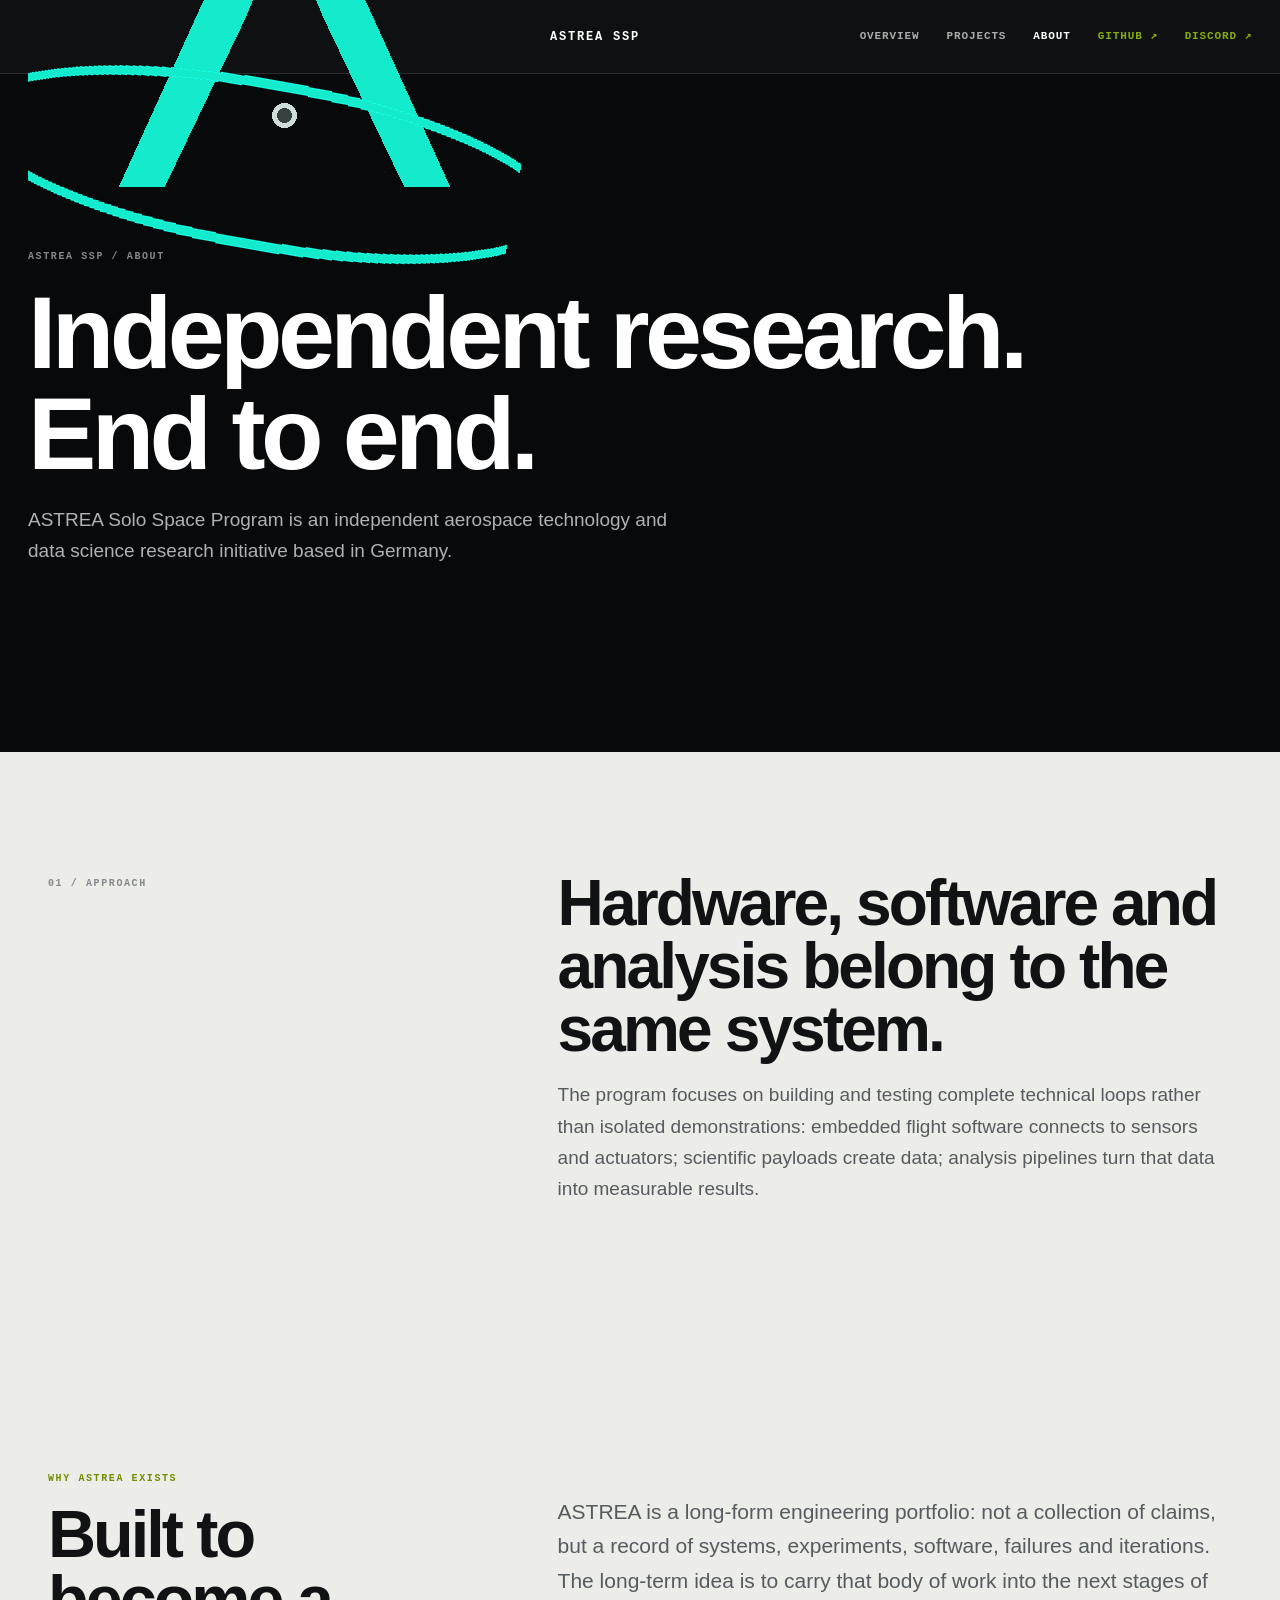
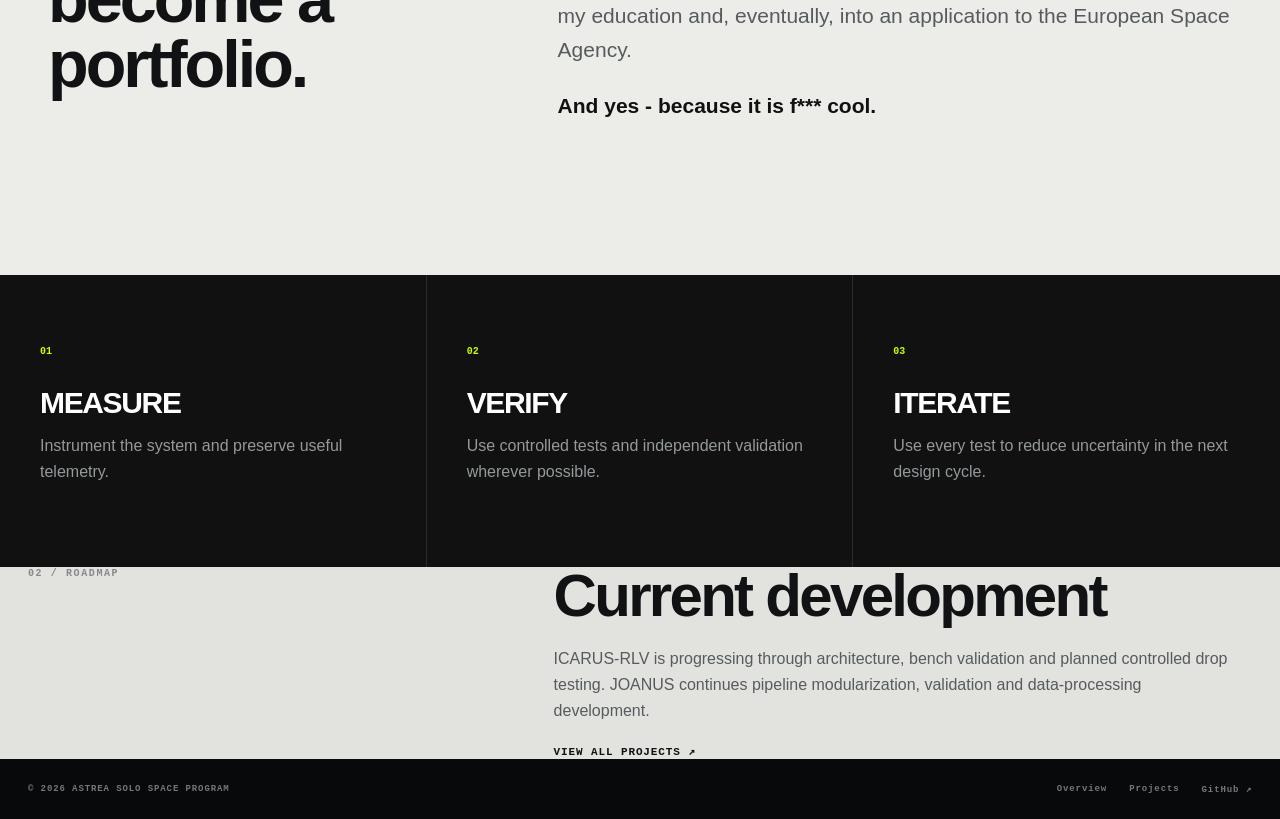
==== commit b6662b12: "add files v1.0.3" ====
--- a/about.html
+++ b/about.html
@@ -3,11 +3,11 @@
 <head><meta charset="utf-8"><meta name="viewport" content="width=device-width,initial-scale=1"><meta name="description" content="About ASTREA Solo Space Program."><title>About - ASTREA SSP</title><link rel="stylesheet" href="assets/site.css">  <link rel="icon" type="image/png" href="favicon.png">
 </head>
 <body data-page="about">
-<header class="site-header"><a class="brand" href="index.html"><span class="brand-mark">A</span><span>ASTREA SSP</span></a><button class="nav-toggle" aria-label="Open navigation" aria-expanded="false" data-i18n="menu">MENU</button><nav class="nav"><a href="index.html" data-i18n="nav_overview">Overview</a><a href="projects.html" data-i18n="nav_projects">Projects</a><a class="active" href="about.html" data-i18n="nav_about">About</a><a class="nav-github" href="https://github.com/ASTREA-SSP" target="_blank" rel="noreferrer" data-i18n="nav_github">GitHub ↗</a><a class="nav-github" href="https://discord.gg/NRd868Dkj2" target="_blank" rel="noreferrer" data-i18n="nav_discord">Discord ↗</a></nav></header>
+<header class="site-header"><a class="brand" href="index.html"><img class="brand-logo" src="logo.png" alt="ASTREA SSP logo"><span>ASTREA SSP</span></a><button class="nav-toggle" aria-label="Open navigation" aria-expanded="false" data-i18n="menu">MENU</button><nav class="nav"><a href="index.html" data-i18n="nav_overview">Overview</a><a href="projects.html" data-i18n="nav_projects">Projects</a><a class="active" href="about.html" data-i18n="nav_about">About</a><a class="nav-github" href="https://github.com/ASTREA-SSP" target="_blank" rel="noreferrer" data-i18n="nav_github">GitHub ↗</a><a class="nav-github" href="https://discord.gg/NRd868Dkj2" target="_blank" rel="noreferrer" data-i18n="nav_discord">Discord ↗</a></nav></header>
 <main>
 <section class="page-hero about-hero"><p class="eyebrow" data-i18n="about_eyebrow">ASTREA SSP / ABOUT</p><h1 data-i18n="about_title">Independent research.<br>End to end.</h1><p data-i18n="about_lead">ASTREA Solo Space Program is an independent aerospace technology and data science research initiative based in Germany.</p></section>
 <section class="detail-grid"><aside><span class="section-label" data-i18n="approach">01 / APPROACH</span></aside><div><h2 data-i18n="approach_title">Hardware, software and analysis belong to the same system.</h2><p data-i18n="approach_copy">The program focuses on building and testing complete technical loops rather than isolated demonstrations: embedded flight software connects to sensors and actuators; scientific payloads create data; analysis pipelines turn that data into measurable results.</p></div></section>
-<section class="mission-reason reveal"><div><div class="reason-kicker" data-i18n="why">WHY ASTREA EXISTS</div><h2 data-i18n="portfolio_title">Built to become a portfolio.</h2></div><div class="reason-copy"><p data-i18n="portfolio_copy">ASTREA is a long-form engineering portfolio: not a collection of claims, but a record of systems, experiments, software, failures and iterations. The long-term idea is to carry that body of work into the next stages of my education and, eventually, into an application to the European Space Agency.</p><p><em data-i18n="cool2">And yes because it is f*** cool!</em></p></div></section><section class="principles"><article><span>01</span><h3 data-i18n="measure">MEASURE</h3><p data-i18n="measure_copy">Instrument the system and preserve useful telemetry.</p></article><article><span>02</span><h3 data-i18n="verify">VERIFY</h3><p data-i18n="verify_copy">Use controlled tests and independent validation wherever possible.</p></article><article><span>03</span><h3 data-i18n="iterate">ITERATE</h3><p data-i18n="iterate_copy">Use every test to reduce uncertainty in the next design cycle.</p></article></section>
+<section class="mission-reason reveal"><div><div class="reason-kicker" data-i18n="why">WHY ASTREA EXISTS</div><h2 data-i18n="portfolio_title">Built to become a portfolio.</h2></div><div class="reason-copy"><p data-i18n="portfolio_copy">ASTREA is a long-form engineering portfolio: not a collection of claims, but a record of systems, experiments, software, failures and iterations. The long-term idea is to carry that body of work into the next stages of my education and, eventually, into an application to the European Space Agency.</p><p><em data-i18n="cool2">And yes - because it is fucking cool.</em></p></div></section><section class="principles"><article><span>01</span><h3 data-i18n="measure">MEASURE</h3><p data-i18n="measure_copy">Instrument the system and preserve useful telemetry.</p></article><article><span>02</span><h3 data-i18n="verify">VERIFY</h3><p data-i18n="verify_copy">Use controlled tests and independent validation wherever possible.</p></article><article><span>03</span><h3 data-i18n="iterate">ITERATE</h3><p data-i18n="iterate_copy">Use every test to reduce uncertainty in the next design cycle.</p></article></section>
 <section class="roadmap about-roadmap"><div class="section-label" data-i18n="current">02 / ROADMAP</div><div><h2 data-i18n="current_title">Current development</h2><p data-i18n="current_copy">ICARUS-RLV is progressing through architecture, bench validation and planned controlled drop testing. JOANUS continues pipeline modularization, validation and data-processing development.</p><a class="arrow-link" href="projects.html" data-i18n="view_all">View all projects ↗</a></div></section>
 </main>
 <footer class="footer"><span>© 2026 ASTREA SOLO SPACE PROGRAM</span><div><a href="index.html" data-i18n="nav_overview">Overview</a><a href="projects.html" data-i18n="nav_projects">Projects</a><a href="https://github.com/ASTREA-SSP" target="_blank" rel="noreferrer">GitHub ↗</a></div></footer>
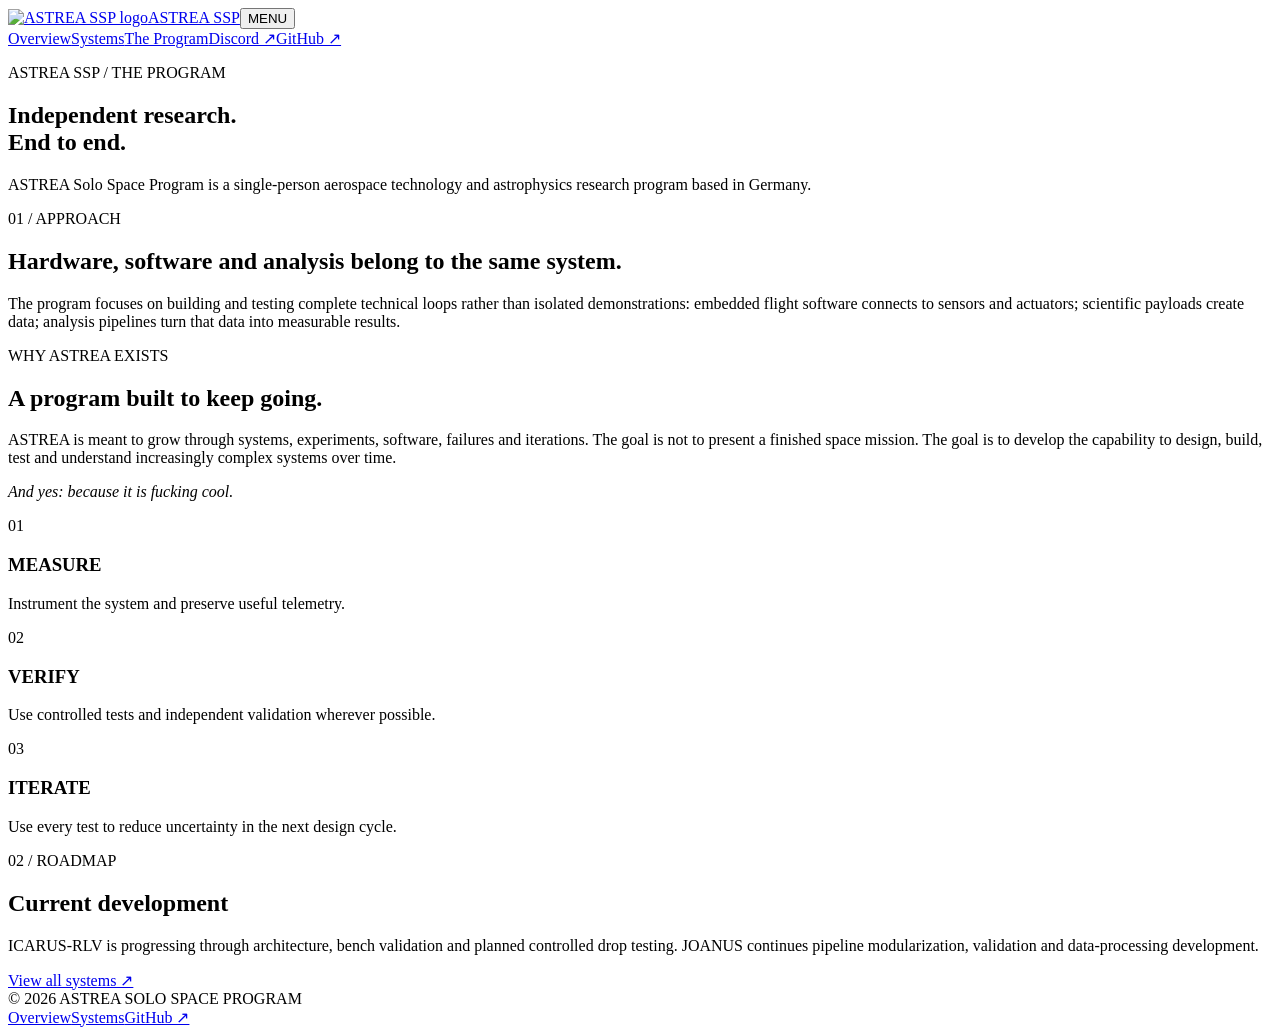
==== commit ac23d23b: "recommend update" ====
--- a/about.html
+++ b/about.html
@@ -1,14 +1,14 @@
 <!doctype html>
 <html lang="en">
-<head><meta charset="utf-8"><meta name="viewport" content="width=device-width,initial-scale=1"><meta name="description" content="About ASTREA Solo Space Program."><title>About - ASTREA SSP</title><link rel="stylesheet" href="assets/site.css">  <link rel="icon" type="image/png" href="favicon.png">
-</head>
+<head><meta charset="utf-8"><meta name="viewport" content="width=device-width,initial-scale=1"><meta name="description" content="About ASTREA Solo Space Program."><title>The Program - ASTREA SSP</title><link rel="stylesheet" href="assets+site.css"><link rel="icon" type="image/png" href="favicon.png"></head>
 <body data-page="about">
-<header class="site-header"><a class="brand" href="index.html"><img class="brand-logo" src="logo.png" alt="ASTREA SSP logo"><span>ASTREA SSP</span></a><button class="nav-toggle" aria-label="Open navigation" aria-expanded="false" data-i18n="menu">MENU</button><nav class="nav"><a href="index.html" data-i18n="nav_overview">Overview</a><a href="projects.html" data-i18n="nav_projects">Projects</a><a class="active" href="about.html" data-i18n="nav_about">About</a><a class="nav-github" href="https://github.com/ASTREA-SSP" target="_blank" rel="noreferrer" data-i18n="nav_github">GitHub ↗</a><a class="nav-github" href="https://discord.gg/NRd868Dkj2" target="_blank" rel="noreferrer" data-i18n="nav_discord">Discord ↗</a></nav></header>
+<header class="site-header"><a class="brand" href="index.html"><img class="brand-logo" src="logo.png" alt="ASTREA SSP logo"><span>ASTREA SSP</span></a><button class="nav-toggle" aria-label="Open navigation" aria-expanded="false" data-i18n="menu">MENU</button><nav class="nav"><a href="index.html" data-i18n="nav_overview">Overview</a><a href="projects.html" data-i18n="nav_projects">Systems</a><a class="active" href="about.html" data-i18n="nav_about">The Program</a><a href="https://discord.gg/NRd868Dkj2" target="_blank" rel="noreferrer" data-i18n="nav_discord">Discord ↗</a><a class="nav-github" href="https://github.com/ASTREA-SSP" target="_blank" rel="noreferrer" data-i18n="nav_github">GitHub ↗</a></nav></header>
 <main>
-<section class="page-hero about-hero"><p class="eyebrow" data-i18n="about_eyebrow">ASTREA SSP / ABOUT</p><h1 data-i18n="about_title">Independent research.<br>End to end.</h1><p data-i18n="about_lead">ASTREA Solo Space Program is an independent aerospace technology and data science research initiative based in Germany.</p></section>
+<section class="page-hero about-hero"><p class="eyebrow" data-i18n="about_eyebrow">ASTREA SSP / THE PROGRAM</p><h1 data-i18n="about_title">Independent research.<br>End to end.</h1><p data-i18n="about_lead">ASTREA Solo Space Program is a single-person aerospace technology and astrophysics research program based in Germany.</p></section>
 <section class="detail-grid"><aside><span class="section-label" data-i18n="approach">01 / APPROACH</span></aside><div><h2 data-i18n="approach_title">Hardware, software and analysis belong to the same system.</h2><p data-i18n="approach_copy">The program focuses on building and testing complete technical loops rather than isolated demonstrations: embedded flight software connects to sensors and actuators; scientific payloads create data; analysis pipelines turn that data into measurable results.</p></div></section>
-<section class="mission-reason reveal"><div><div class="reason-kicker" data-i18n="why">WHY ASTREA EXISTS</div><h2 data-i18n="portfolio_title">Built to become a portfolio.</h2></div><div class="reason-copy"><p data-i18n="portfolio_copy">ASTREA is a long-form engineering portfolio: not a collection of claims, but a record of systems, experiments, software, failures and iterations. The long-term idea is to carry that body of work into the next stages of my education and, eventually, into an application to the European Space Agency.</p><p><em data-i18n="cool2">And yes - because it is fucking cool.</em></p></div></section><section class="principles"><article><span>01</span><h3 data-i18n="measure">MEASURE</h3><p data-i18n="measure_copy">Instrument the system and preserve useful telemetry.</p></article><article><span>02</span><h3 data-i18n="verify">VERIFY</h3><p data-i18n="verify_copy">Use controlled tests and independent validation wherever possible.</p></article><article><span>03</span><h3 data-i18n="iterate">ITERATE</h3><p data-i18n="iterate_copy">Use every test to reduce uncertainty in the next design cycle.</p></article></section>
-<section class="roadmap about-roadmap"><div class="section-label" data-i18n="current">02 / ROADMAP</div><div><h2 data-i18n="current_title">Current development</h2><p data-i18n="current_copy">ICARUS-RLV is progressing through architecture, bench validation and planned controlled drop testing. JOANUS continues pipeline modularization, validation and data-processing development.</p><a class="arrow-link" href="projects.html" data-i18n="view_all">View all projects ↗</a></div></section>
+<section class="mission-reason reveal"><div><div class="reason-kicker" data-i18n="why">WHY ASTREA EXISTS</div><h2 data-i18n="program_reason_title">A program built to keep going.</h2></div><div class="reason-copy"><p data-i18n="program_reason_copy">ASTREA is meant to grow through systems, experiments, software, failures and iterations. The goal is not to present a finished space mission. The goal is to develop the capability to design, build, test and understand increasingly complex systems over time.</p><p><em data-i18n="cool2">And yes: because it is fucking cool.</em></p></div></section>
+<section class="principles"><article><span>01</span><h3 data-i18n="measure">MEASURE</h3><p data-i18n="measure_copy">Instrument the system and preserve useful telemetry.</p></article><article><span>02</span><h3 data-i18n="verify">VERIFY</h3><p data-i18n="verify_copy">Use controlled tests and independent validation wherever possible.</p></article><article><span>03</span><h3 data-i18n="iterate">ITERATE</h3><p data-i18n="iterate_copy">Use every test to reduce uncertainty in the next design cycle.</p></article></section>
+<section class="roadmap about-roadmap"><div class="section-label" data-i18n="current">02 / ROADMAP</div><div><h2 data-i18n="current_title">Current development</h2><p data-i18n="current_copy">ICARUS-RLV is progressing through architecture, bench validation and planned controlled drop testing. JOANUS continues pipeline modularization, validation and data-processing development.</p><a class="arrow-link" href="projects.html" data-i18n="view_all">View all systems ↗</a></div></section>
 </main>
-<footer class="footer"><span>© 2026 ASTREA SOLO SPACE PROGRAM</span><div><a href="index.html" data-i18n="nav_overview">Overview</a><a href="projects.html" data-i18n="nav_projects">Projects</a><a href="https://github.com/ASTREA-SSP" target="_blank" rel="noreferrer">GitHub ↗</a></div></footer>
-<script src="assets/site.js"></script></body></html>+<footer class="footer"><span data-i18n="copyright">© 2026 ASTREA SOLO SPACE PROGRAM</span><div><a href="index.html" data-i18n="nav_overview">Overview</a><a href="projects.html" data-i18n="nav_projects">Systems</a><a href="https://github.com/ASTREA-SSP" target="_blank" rel="noreferrer">GitHub ↗</a></div></footer>
+<script src="assets+site.js"></script></body></html>
